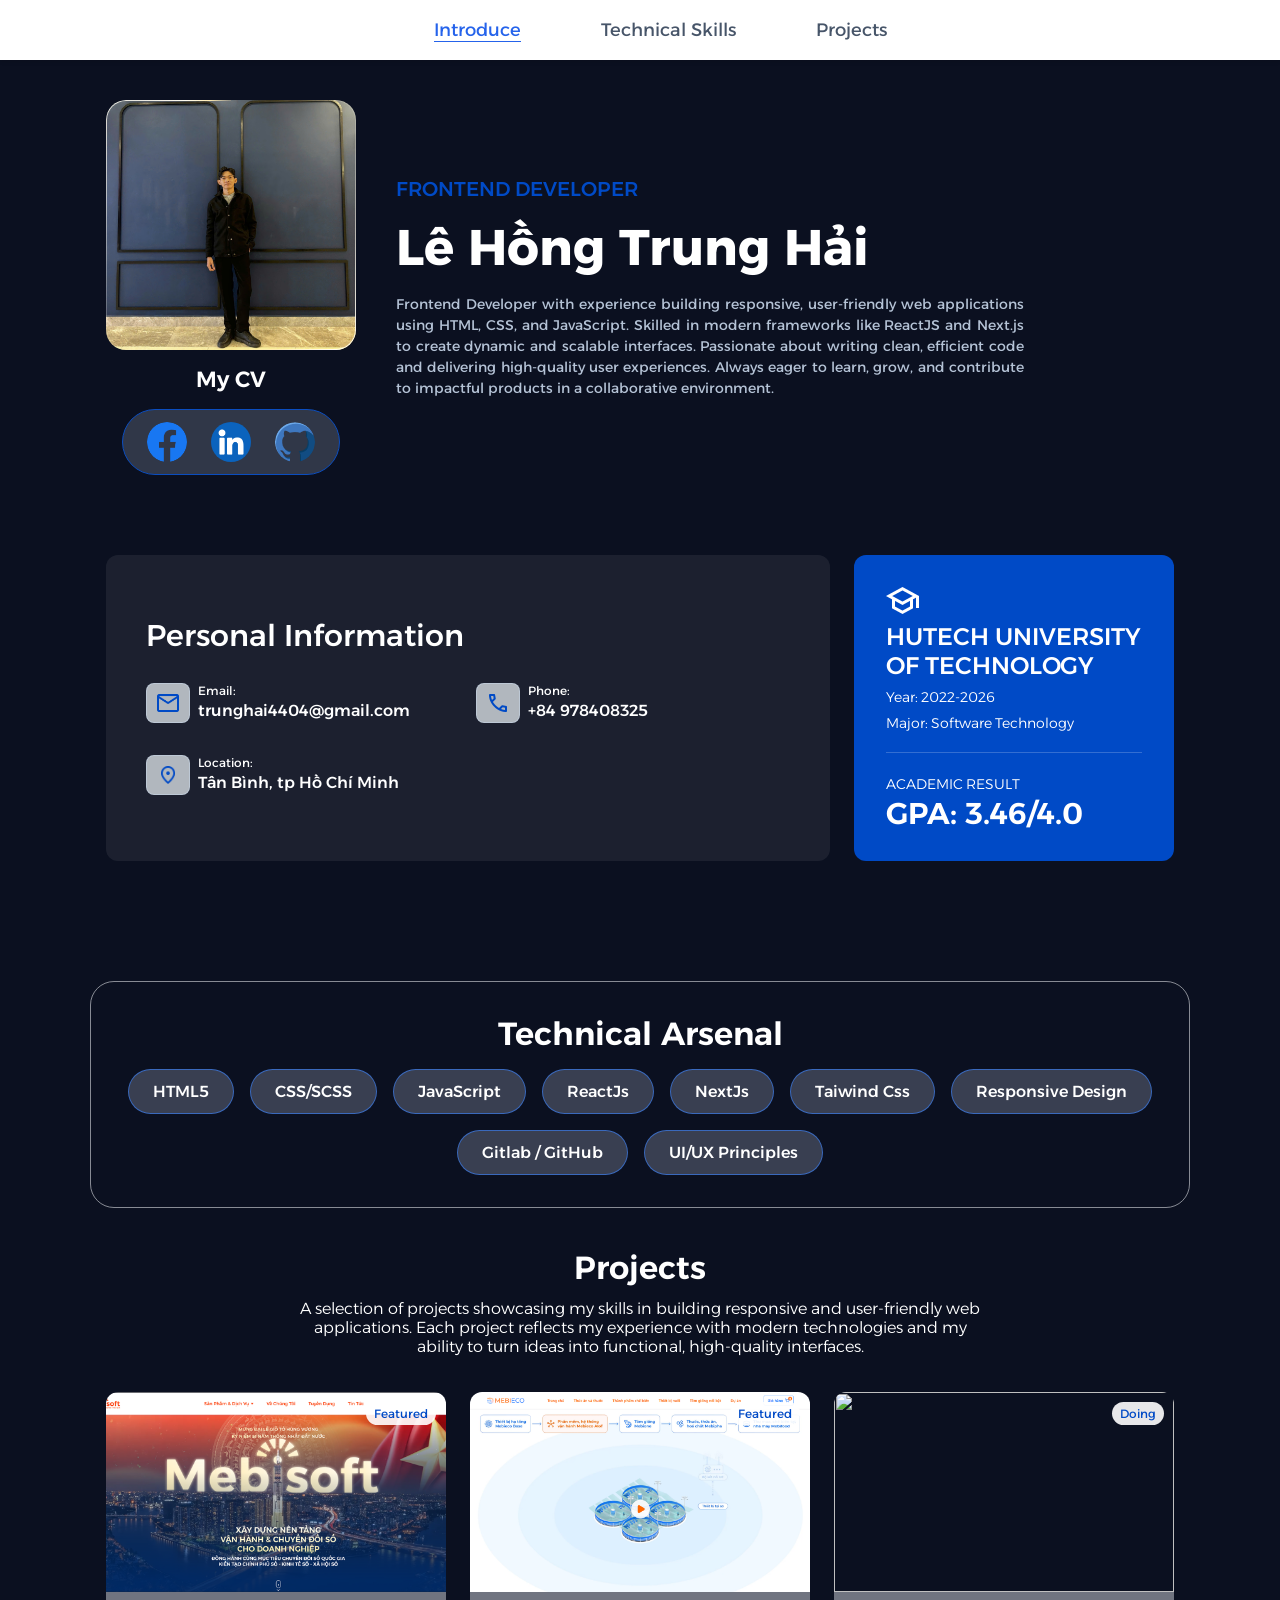
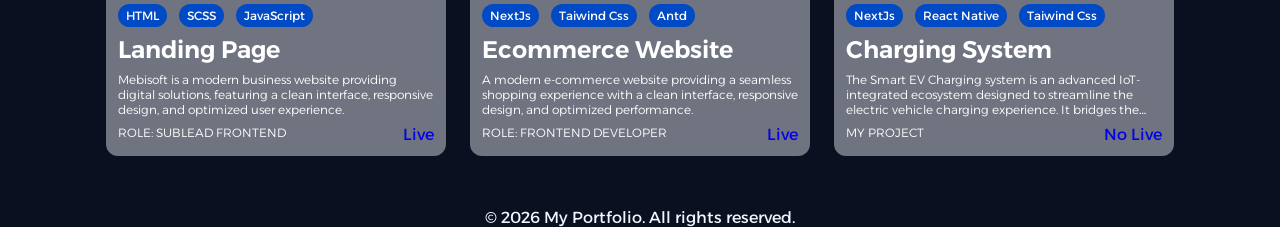
==== index.html @ a5a692c6 "first-commit" ====
<!DOCTYPE html>
<html lang="en">

<head>
    <meta charset="UTF-8">
    <meta name="viewport" content="width=device-width, initial-scale=1.0">
    <title>My Portfolio</title>
    <link rel="stylesheet" href="/assets/css/styles.css">
</head>

<body>
    <header class="site-header" id="site-header">
        <nav class="site-header__nav">
            <ul class="site-header__nav-list">
                <li class="site-header__nav-item active"><a href="#introduce">Introduce</a></li>
                <li class="site-header__nav-item"><a href="#technical-skills">Technical Skills</a></li>
                <li class="site-header__nav-item"><a href="#projects">Projects</a></li>
            </ul>
        </nav>
    </header>
    <main class="main-bg">
        <canvas id="bg"></canvas>
        <section id="introduce" class="introduce-hero container-section padding-section">
            <div class="introduce-cont">
                <div class="introduce-info">
                    <div class="introduce-info__avatar">
                        <img src="/assets/images/avt.jpg" alt="my avatar">
                    </div>
                    <div class="introduce-info__cv">
                        <a href="#">My CV</a>
                    </div>
                    <div class="introduce-info__socials">
                        <a class="introduce-info__social-item" target="_blank"
                            href="https://www.facebook.com/trunghai.04/">
                            <div class="icon-wrapper">
                                <img src="/assets/icons/fb.png" alt="facebook">
                            </div>

                        </a>
                        <a class="introduce-info__social-item" target="_blank"
                            href="https://www.linkedin.com/in/le-hong-trung-hai/">
                            <div class="icon-wrapper">
                                <img src="/assets/icons/linkein.png" alt="linkedin">
                            </div>

                        </a>
                        <a class="introduce-info__social-item" target="_blank"
                            href="https://github.com/trunghai4404-fe">
                            <div class="icon-wrapper">
                                <img src="/assets/icons/github.png" alt="github">
                            </div>

                        </a>
                    </div>
                </div>
                <div class="introduce-content">
                    <p class="introduce-content__role">FRONTEND DEVELOPER</p>
                    <h1 class="introduce-content__name">Lê Hồng Trung Hải</h1>
                    <p class="introduce-content__description">Frontend Developer with experience building responsive,
                        user-friendly web applications using HTML, CSS, and JavaScript. Skilled in modern frameworks
                        like ReactJS and Next.js to create dynamic and scalable interfaces. Passionate about writing
                        clean, efficient code and delivering high-quality user experiences. Always eager to learn, grow,
                        and contribute to impactful products in a collaborative environment. </p>
                </div>
            </div>
            <div class="personal-info">
                <div class="personal-info__content">
                    <h2 class="personal-info__title">Personal Information</h2>
                    <div class="personal-info__list">
                        <div class="personal-info__item">
                            <div class="personal-info__item-icon">
                                <img src="/assets/icons/email.png" alt="Email icon">
                            </div>
                            <div class="personal-info__item-desc">
                                <span class="personal-info__item-label">Email:</span>
                                <a href="mailto:trunghai4404@gmail.com"
                                    class="personal-info__item-value">trunghai4404@gmail.com</a>
                            </div>
                        </div>
                        <div class="personal-info__item">
                            <div class="personal-info__item-icon">
                                <img src="/assets/icons/phone.png" alt="Phone icon">
                            </div>
                            <div class="personal-info__item-desc">
                                <span class="personal-info__item-label">Phone:</span>
                                <a href="tel:+84978408325" class="personal-info__item-value">
                                    +84 978408325
                                </a>
                            </div>
                        </div>
                        <div class="personal-info__item">
                            <div class="personal-info__item-icon">
                                <img src="/assets/icons/map.png" alt="Location icon">
                            </div>
                            <div class="personal-info__item-desc">
                                <span class="personal-info__item-label">Location:</span>
                                <span class="personal-info__item-value">Tân Bình, tp Hồ Chí Minh
                                </span>
                            </div>
                        </div>
                        <!-- <div class="personal-info__item">
                            <div class="personal-info__item-icon">
                                <img src="/assets/icons/github.png" alt="Location icon">
                            </div>
                            <div class="personal-info__item-desc">
                                <span class="personal-info__item-label">Github:</span>
                                <span class="personal-info__item-value">https://github.com/trunghai4404-fe</span>
                            </div>
                        </div> -->

                    </div>
                </div>
                <div class="personal-info__edu">
                    <img src="/assets/icons/edu.png" alt="education icon" class="personal-info__edu-icon">
                    <div class="personal-info__edu-content">
                        <h2 class="personal-info__edu-title">HUTECH University of Technology</h2>
                        <p class="personal-info__edu-year">Year: 2022-2026</p>
                        <p class="personal-info__edu-major">Major: Software Technology</p>
                    </div>
                    <div class="personal-info__edu-results">
                        <h2 class="personal-info__edu-sub-title">ACADEMIC RESULT</h2>
                        <p class="personal-info__edu-gpa">GPA: 3.46/4.0</p>
                    </div>

                </div>
            </div>

        </section>

        <section id="technical-skills" class="technical-skills container-section padding-section ">
            <h2 class="technical-skills__title">Technical Arsenal</h2>
            <div class="technical-skills__list">
                <p class="technical-skills__item">HTML5</p>
                <p class="technical-skills__item">CSS/SCSS</p>
                <p class="technical-skills__item">JavaScript</p>
                <p class="technical-skills__item">ReactJs</p>
                <p class="technical-skills__item">NextJs</p>
                <p class="technical-skills__item">Taiwind Css</p>
                <p class="technical-skills__item">Responsive Design</p>
                <p class="technical-skills__item">Gitlab / GitHub</p>
                <p class="technical-skills__item">UI/UX Principles</p>
            </div>
        </section>
        <section id="projects" class="projects container-section padding-section">
            <h2 class="projects__title">Projects</h2>
            <p class="projects__desciption">A selection of projects showcasing my skills in building responsive and
                user-friendly web applications. Each project reflects my experience with modern technologies and my
                ability to turn ideas into functional, high-quality interfaces.</p>
            <div class="projects__lists">
                <div class="projects-item">
                    <div class="projects-wrapper">
                        <img src="/assets/images/mebisoft.png" alt="">
                        <div class="badge-featured">Featured</div>
                    </div>
                    <div class="projects-content">
                        <div class="tech-tags">
                            <span>HTML</span>
                            <span>SCSS</span>
                            <span>JavaScript</span>
                        </div>
                        <h2 class="projects-title">Landing Page</h2>
                        <p class="projects-desc">
                            Mebisoft is a modern business website providing digital solutions, featuring a clean
                            interface, responsive design, and optimized user experience.
                        </p>
                        <div class="projects-footer">
                            <div class="projects-role">Role: Sublead Frontend</div>

                            <div class="projects-links">
                                <a target="_blank" href="https://mebisoft.com/">Live</a>
                            </div>
                        </div>
                    </div>
                </div>
                <div class="projects-item">
                    <div class="projects-wrapper">
                        <img src="/assets/images/mebieco.png" alt="">
                        <div class="badge-featured">Featured</div>
                    </div>
                    <div class="projects-content">
                        <div class="tech-tags">
                            <span>NextJs</span>
                            <span>Taiwind Css</span>
                            <span>Antd</span>
                        </div>
                        <h2 class="projects-title">Ecommerce Website</h2>
                        <p class="projects-desc">
                            A modern e-commerce website providing a seamless shopping experience with a clean interface,
                            responsive design, and optimized performance.
                        </p>
                        <div class="projects-footer">
                            <div class="projects-role">Role: Frontend Developer</div>

                            <div class="projects-links">
                                <a target="_blank" href="https://mebieco.vn/">Live</a>
                            </div>
                        </div>
                    </div>
                </div>
                <div class="projects-item">
                    <div class="projects-wrapper">
                        <img src="/assets/images/charing-system.png" alt="">
                        <div class="badge-featured">Doing</div>
                    </div>
                    <div class="projects-content">
                        <div class="tech-tags">
                            <span>NextJs</span>
                            <span>React Native</span>
                            <span>Taiwind Css</span>
                            <!-- <span>ASP.NET core</span> -->
                        </div>
                        <h2 class="projects-title">Charging System</h2>
                        <p class="projects-desc">
                            The Smart EV Charging system is an advanced IoT-integrated ecosystem designed to streamline
                            the electric vehicle charging experience. It bridges the gap between hardware control,
                            backend management, and a user-centric mobile interface to provide a secure, efficient, and
                            intelligent charging infrastructure.
                        </p>
                        <div class="projects-footer">
                            <div class="projects-role">My project</div>

                            <div class="projects-links">
                                <a target="_blank" href="#"> No Live</a>
                            </div>
                        </div>
                    </div>
                </div>

            </div>
        </section>
    </main>
    <footer class="site-footer">
        &copy; 2026 My Portfolio. All rights reserved.
    </footer>
    <script src="/assets/js/header.js"></script>
    <script type="module" src="/assets/js/threejs.js"></script>
</body>

</html>
---- assets/css/styles.css ----
@import "/assets/fonts/Alexandria/stylesheet.css";
* {
  -webkit-font-smoothing: antialiased;
  -webkit-box-sizing: border-box;
          box-sizing: border-box;
}

html,
body {
  margin: 0px;
  scroll-behavior: smooth;
  font-family: "Alexandria", system-ui, -apple-system, "Segoe UI", sans-serif;
  width: 100%;
  height: 100%;
  max-width: 100%;
  background: #0b1020;
}

#bg {
  position: fixed;
  inset: 0;
  width: 100%;
  height: 100%;
  display: block;
  pointer-events: none;
  z-index: 0;
}

section {
  position: relative;
  z-index: 1;
}

main {
  margin-top: 60px;
  width: 100%;
  max-width: 100%;
  min-height: 0;
  position: relative;
  isolation: isolate;
}

a {
  text-decoration: none;
}

.container-section {
  width: 100%;
  max-width: 1100px;
  margin: 0 auto;
}
@media only screen and (max-width: 767px) {
  .container-section {
    padding: 0 16px;
  }
}

.padding-section {
  padding: 40px 16px;
}
@media only screen and (max-width: 767px) {
  .padding-section {
    padding: 32px 16px;
  }
}

.site-header {
  position: fixed;
  top: 0;
  left: 0;
  width: 100%;
  z-index: 9999;
  height: 60px;
  -webkit-transition: -webkit-transform 0.5s ease-in-out;
  transition: -webkit-transform 0.5s ease-in-out;
  transition: transform 0.5s ease-in-out;
  transition: transform 0.5s ease-in-out, -webkit-transform 0.5s ease-in-out;
}
.site-header.hide {
  -webkit-transform: translateY(-100%);
          transform: translateY(-100%);
}
.site-header__nav {
  display: -webkit-box;
  display: -ms-flexbox;
  display: flex;
  -webkit-box-align: center;
      -ms-flex-align: center;
          align-items: center;
  -webkit-box-pack: center;
      -ms-flex-pack: center;
          justify-content: center;
  padding: 12px 16px;
  background-color: #ffffff;
  -webkit-box-shadow: 0 2px 4px rgba(0, 0, 0, 0.1);
          box-shadow: 0 2px 4px rgba(0, 0, 0, 0.1);
  height: 100%;
}
.site-header__nav-list {
  display: -webkit-box;
  display: -ms-flexbox;
  display: flex;
  gap: 80px;
  list-style: none;
  margin: 0;
}
.site-header__nav-item {
  font-size: 18px;
  font-weight: 400;
  color: #475569;
  -webkit-transition: color 0.3s ease;
  transition: color 0.3s ease;
}
.site-header__nav-item a {
  color: inherit;
  text-decoration: none;
}
.site-header__nav-item:hover {
  color: #2563EB;
}
.site-header__nav-item.active {
  color: #2563EB;
  border-bottom: 1px solid #2563EB;
}

.introduce-hero {
  border-radius: 32px;
}
.introduce-hero .introduce-cont {
  display: -webkit-box;
  display: -ms-flexbox;
  display: flex;
  gap: 40px;
}
@media only screen and (max-width: 767px) {
  .introduce-hero .introduce-cont {
    -webkit-box-orient: vertical;
    -webkit-box-direction: normal;
        -ms-flex-direction: column;
            flex-direction: column;
    gap: 24px;
  }
}
.introduce-hero .introduce-cont .introduce-info {
  -webkit-box-flex: 1;
      -ms-flex: 1;
          flex: 1;
  display: -webkit-box;
  display: -ms-flexbox;
  display: flex;
  -webkit-box-orient: vertical;
  -webkit-box-direction: normal;
      -ms-flex-direction: column;
          flex-direction: column;
  gap: 16px;
  -webkit-box-pack: center;
      -ms-flex-pack: center;
          justify-content: center;
  -webkit-box-align: center;
      -ms-flex-align: center;
          align-items: center;
}
.introduce-hero .introduce-cont .introduce-info__avatar {
  width: 250px;
  height: 250px;
  border-radius: 20px;
  position: relative;
  -webkit-animation: border-angle-spin 3s linear infinite;
          animation: border-angle-spin 3s linear infinite;
}
.introduce-hero .introduce-cont .introduce-info__avatar::before {
  position: absolute;
  content: "";
  inset: 0;
  border-radius: inherit;
  padding: 1px;
  background: conic-gradient(from var(--angle), transparent 0deg, transparent 200deg, rgba(255, 251, 240, 0.2) 230deg, #fffbf0 340deg, #ffecb3 350deg, rgba(255, 236, 179, 0.2) 360deg, transparent 360deg), conic-gradient(from calc(var(--angle) + 180deg), transparent 0deg, transparent 200deg, #fffbf0 320deg, #ffecb3 340deg, transparent 360deg);
  mask: -webkit-gradient(linear, left top, left bottom, color-stop(0, #000)) content-box, -webkit-gradient(linear, left top, left bottom, color-stop(0, #000));
  mask: linear-gradient(#000 0 0) content-box, linear-gradient(#000 0 0);
  -webkit-mask: -webkit-gradient(linear, left top, left bottom, color-stop(0, #000)) content-box, -webkit-gradient(linear, left top, left bottom, color-stop(0, #000));
  -webkit-mask: linear-gradient(#000 0 0) content-box, linear-gradient(#000 0 0);
  mask-composite: xor;
  -webkit-mask-composite: xor;
}
@media only screen and (max-width: 767px) {
  .introduce-hero .introduce-cont .introduce-info__avatar {
    width: 200px;
    height: 200px;
    margin-bottom: 16px;
  }
}
.introduce-hero .introduce-cont .introduce-info__avatar img {
  width: 100%;
  height: 100%;
  border-radius: inherit;
  -o-object-fit: cover;
     object-fit: cover;
}
.introduce-hero .introduce-cont .introduce-info__cv {
  font-size: 22px;
  font-weight: 600;
  text-decoration: none;
}
.introduce-hero .introduce-cont .introduce-info__cv a {
  color: white;
  text-decoration: none;
}
.introduce-hero .introduce-cont .introduce-info__socials {
  display: -webkit-box;
  display: -ms-flexbox;
  display: flex;
  -ms-flex-wrap: nowrap;
      flex-wrap: nowrap;
  -webkit-box-align: center;
      -ms-flex-align: center;
          align-items: center;
  -webkit-box-pack: center;
      -ms-flex-pack: center;
          justify-content: center;
  gap: 24px;
  border: 1px solid #0b4dbf;
  border-radius: 50px;
  padding: 12px 24px;
  background: rgba(181, 195, 214, 0.2196078431);
}
.introduce-hero .introduce-cont .introduce-info__socials img {
  width: 100%;
  height: 100%;
  -o-object-fit: cover;
     object-fit: cover;
}
.introduce-hero .introduce-cont .introduce-info__social-item {
  display: -webkit-box;
  display: -ms-flexbox;
  display: flex;
  -webkit-box-orient: vertical;
  -webkit-box-direction: normal;
      -ms-flex-direction: column;
          flex-direction: column;
  -webkit-box-pack: center;
      -ms-flex-pack: center;
          justify-content: center;
  -webkit-box-align: center;
      -ms-flex-align: center;
          align-items: center;
  text-align: center;
  text-decoration: none;
  color: black;
}
.introduce-hero .introduce-cont .introduce-info__social-item .icon-wrapper {
  width: 40px;
  height: 40px;
  border-radius: 50%;
  overflow: hidden;
}
.introduce-hero .introduce-cont .introduce-content {
  display: -webkit-box;
  display: -ms-flexbox;
  display: flex;
  -webkit-box-orient: vertical;
  -webkit-box-direction: normal;
      -ms-flex-direction: column;
          flex-direction: column;
  gap: 16px;
  -webkit-box-pack: center;
      -ms-flex-pack: center;
          justify-content: center;
}
.introduce-hero .introduce-cont .introduce-content__role {
  margin: 0;
  color: #004AC6;
  font-size: 20px;
  font-weight: 500;
}
@media only screen and (max-width: 767px) {
  .introduce-hero .introduce-cont .introduce-content__role {
    font-size: 16px;
  }
}
.introduce-hero .introduce-cont .introduce-content__name {
  font-size: 50px;
  font-weight: 700;
  color: white;
  margin: 0;
}
.introduce-hero .introduce-cont .introduce-content__description {
  font-size: 14px;
  color: #b5c3d6;
  line-height: 1.5;
  margin: 0;
  padding-right: 150px;
  text-align: justify;
}
@media only screen and (max-width: 767px) {
  .introduce-hero .introduce-cont .introduce-content__description {
    font-size: 16px;
  }
}
.introduce-hero .personal-info {
  display: -ms-grid;
  display: grid;
  -ms-grid-columns: 1fr 24px minmax(300px, 320px);
  grid-template-columns: 1fr minmax(300px, 320px);
  gap: 24px;
  padding-block: 80px;
}
@media only screen and (max-width: 767px) {
  .introduce-hero .personal-info {
    -webkit-box-orient: vertical;
    -webkit-box-direction: normal;
        -ms-flex-direction: column;
            flex-direction: column;
    gap: 16px;
  }
}
.introduce-hero .personal-info__content {
  display: -webkit-box;
  display: -ms-flexbox;
  display: flex;
  -webkit-box-orient: vertical;
  -webkit-box-direction: normal;
      -ms-flex-direction: column;
          flex-direction: column;
  gap: 32px;
  background: rgba(255, 255, 255, 0.0705882353);
  border-radius: 12px;
  padding: 40px;
  color: white;
  -webkit-box-pack: center;
      -ms-flex-pack: center;
          justify-content: center;
}
.introduce-hero .personal-info__title {
  font-size: 30px;
  font-weight: 500;
  line-height: 100%;
  margin: 0;
}
.introduce-hero .personal-info__list {
  display: -ms-grid;
  display: grid;
  -ms-grid-columns: 1fr 16px 1fr;
  grid-template-columns: 1fr 1fr;
  grid-auto-rows: auto auto;
  row-gap: 32px;
  -webkit-column-gap: 16px;
     -moz-column-gap: 16px;
          column-gap: 16px;
}
.introduce-hero .personal-info__item {
  display: -webkit-box;
  display: -ms-flexbox;
  display: flex;
  gap: 8px;
}
.introduce-hero .personal-info__item-icon {
  width: 44px;
  height: 40px;
  border-radius: 8px;
  background-color: rgba(245, 253, 255, 0.69);
  padding: 10px;
  border: 1px solid rgba(202, 214, 234, 0.5411764706);
}
.introduce-hero .personal-info__item-icon img {
  width: 100%;
  height: 100%;
  -o-object-fit: contain;
     object-fit: contain;
}
.introduce-hero .personal-info__item-desc {
  display: -ms-grid;
  display: grid;
}
.introduce-hero .personal-info__item-label {
  font-size: 12px;
}
.introduce-hero .personal-info__item-value {
  font-size: 16px;
  font-weight: 500;
  text-decoration: none;
  color: inherit;
}
.introduce-hero .personal-info__edu {
  display: -webkit-box;
  display: -ms-flexbox;
  display: flex;
  -webkit-box-orient: vertical;
  -webkit-box-direction: normal;
      -ms-flex-direction: column;
          flex-direction: column;
  padding: 32px;
  gap: 8px;
  background: #004AC6;
  color: white;
  border-radius: 12px;
}
.introduce-hero .personal-info__edu-content {
  display: -webkit-box;
  display: -ms-flexbox;
  display: flex;
  -webkit-box-orient: vertical;
  -webkit-box-direction: normal;
      -ms-flex-direction: column;
          flex-direction: column;
  gap: 8px;
  padding-bottom: 12px;
}
.introduce-hero .personal-info__edu-icon {
  width: 33px;
  height: 27px;
}
.introduce-hero .personal-info__edu-title {
  margin: 0;
  font-size: 24px;
  font-weight: 500;
  text-transform: uppercase;
}
.introduce-hero .personal-info__edu-year, .introduce-hero .personal-info__edu-major {
  margin: 0;
  font-size: 14px;
  color: #ffffff;
  font-weight: 300;
}
.introduce-hero .personal-info__edu-results {
  border-top: 1px solid rgba(255, 255, 255, 0.2);
  padding-top: 24px;
  display: -webkit-box;
  display: -ms-flexbox;
  display: flex;
  -webkit-box-orient: vertical;
  -webkit-box-direction: normal;
      -ms-flex-direction: column;
          flex-direction: column;
  gap: 8px;
}
.introduce-hero .personal-info__edu-sub-title {
  font-size: 14px;
  font-weight: 300;
  line-height: 100%;
  margin: 0;
}
.introduce-hero .personal-info__edu-gpa {
  font-size: 30px;
  font-weight: 600;
  line-height: 100%;
  margin: 0;
}

@property --angle {
  syntax: "<angle>";
  inherits: true;
  initial-value: 0deg;
}
@-webkit-keyframes border-angle-spin {
  from {
    --angle: 0deg;
  }
  to {
    --angle: 360deg;
  }
}
@keyframes border-angle-spin {
  from {
    --angle: 0deg;
  }
  to {
    --angle: 360deg;
  }
}
.technical-skills {
  padding: 32px 16px;
  gap: 16px;
  color: white;
  display: -webkit-box;
  display: -ms-flexbox;
  display: flex;
  -webkit-box-orient: vertical;
  -webkit-box-direction: normal;
      -ms-flex-direction: column;
          flex-direction: column;
  -webkit-box-pack: center;
      -ms-flex-pack: center;
          justify-content: center;
  -webkit-box-align: center;
      -ms-flex-align: center;
          align-items: center;
  border: 1px solid rgba(177, 179, 186, 0.759);
  border-radius: 24px;
}
.technical-skills__title {
  font-size: 32px;
  font-weight: 600;
  margin: 0;
}
.technical-skills__list {
  display: -webkit-box;
  display: -ms-flexbox;
  display: flex;
  gap: 16px;
  -ms-flex-wrap: wrap;
      flex-wrap: wrap;
  -webkit-box-align: center;
      -ms-flex-align: center;
          align-items: center;
  -webkit-box-pack: center;
      -ms-flex-pack: center;
          justify-content: center;
}
.technical-skills__item {
  font-size: 16px;
  font-weight: 500;
  padding: 12px 24px;
  background: rgba(222, 233, 252, 0.22);
  border: 1px solid rgba(59, 124, 236, 0.6941176471);
  margin: 0;
  border-radius: 50px;
}

.projects {
  color: white;
  display: -ms-grid;
  display: grid;
  gap: 12px;
}
.projects__title {
  font-size: 32px;
  font-weight: 600;
  margin: 0;
  text-align: center;
}
.projects__desciption {
  font-size: 16px;
  font-weight: 300;
  margin: 0;
  max-width: 700px;
  -ms-grid-column-align: center;
      justify-self: center;
  text-align: center;
}
.projects__lists {
  display: -ms-grid;
  display: grid;
  gap: 24px;
  -ms-grid-columns: 1fr 24px 1fr 24px 1fr;
  grid-template-columns: repeat(3, 1fr);
  margin-top: 24px;
}
.projects__lists .projects-item {
  display: -webkit-box;
  display: -ms-flexbox;
  display: flex;
  -webkit-box-orient: vertical;
  -webkit-box-direction: normal;
      -ms-flex-direction: column;
          flex-direction: column;
  border-radius: 12px;
  overflow: hidden;
}
.projects__lists .projects-item .projects-wrapper {
  min-height: 200px;
  overflow: hidden;
  position: relative;
}
.projects__lists .projects-item .projects-wrapper img {
  width: 100%;
  height: 100%;
  -o-object-fit: cover;
     object-fit: cover;
}
.projects__lists .projects-item .projects-wrapper .badge-featured {
  background: rgba(255, 255, 255, 0.9019607843);
  border-radius: 50px;
  padding: 4px 8px;
  font-size: 12px;
  color: #004AC6;
  position: absolute;
  top: 10px;
  right: 10px;
}
.projects__lists .projects-item .projects-content {
  background: rgba(245, 249, 255, 0.43);
  padding: 12px;
  display: -webkit-box;
  display: -ms-flexbox;
  display: flex;
  height: 100%;
  -webkit-box-orient: vertical;
  -webkit-box-direction: normal;
      -ms-flex-direction: column;
          flex-direction: column;
  gap: 8px;
}
.projects__lists .projects-item .projects-content .tech-tags {
  display: -webkit-box;
  display: -ms-flexbox;
  display: flex;
  gap: 12px;
  -ms-flex-wrap: wrap;
      flex-wrap: wrap;
}
.projects__lists .projects-item .projects-content .tech-tags span {
  font-size: 12px;
  color: 4AC6;
  background: #004AC6;
  padding: 4px 8px;
  border-radius: 18px;
}
.projects__lists .projects-item .projects-content .projects-title {
  margin: 0;
  font-size: 24px;
  font-weight: 600;
}
.projects__lists .projects-item .projects-content .projects-desc {
  margin: 0;
  font-size: 12px;
  font-weight: 300;
  display: -webkit-box;
  line-clamp: 3;
  -webkit-line-clamp: 3;
  -webkit-box-orient: vertical;
  overflow: hidden;
  text-overflow: ellipsis;
}
.projects__lists .projects-item .projects-content .projects-footer {
  display: -webkit-box;
  display: -ms-flexbox;
  display: flex;
  -webkit-box-pack: justify;
      -ms-flex-pack: justify;
          justify-content: space-between;
  margin-top: auto;
}
.projects__lists .projects-item .projects-content .projects-footer .projects-role {
  font-size: 12px;
  font-weight: 300;
  text-transform: uppercase;
  margin: 0;
}

.site-footer {
  -webkit-box-align: center;
      -ms-flex-align: center;
          align-items: center;
  text-align: center;
  color: aliceblue;
  margin: 12px 0;
}
/*# sourceMappingURL=styles.css.map */
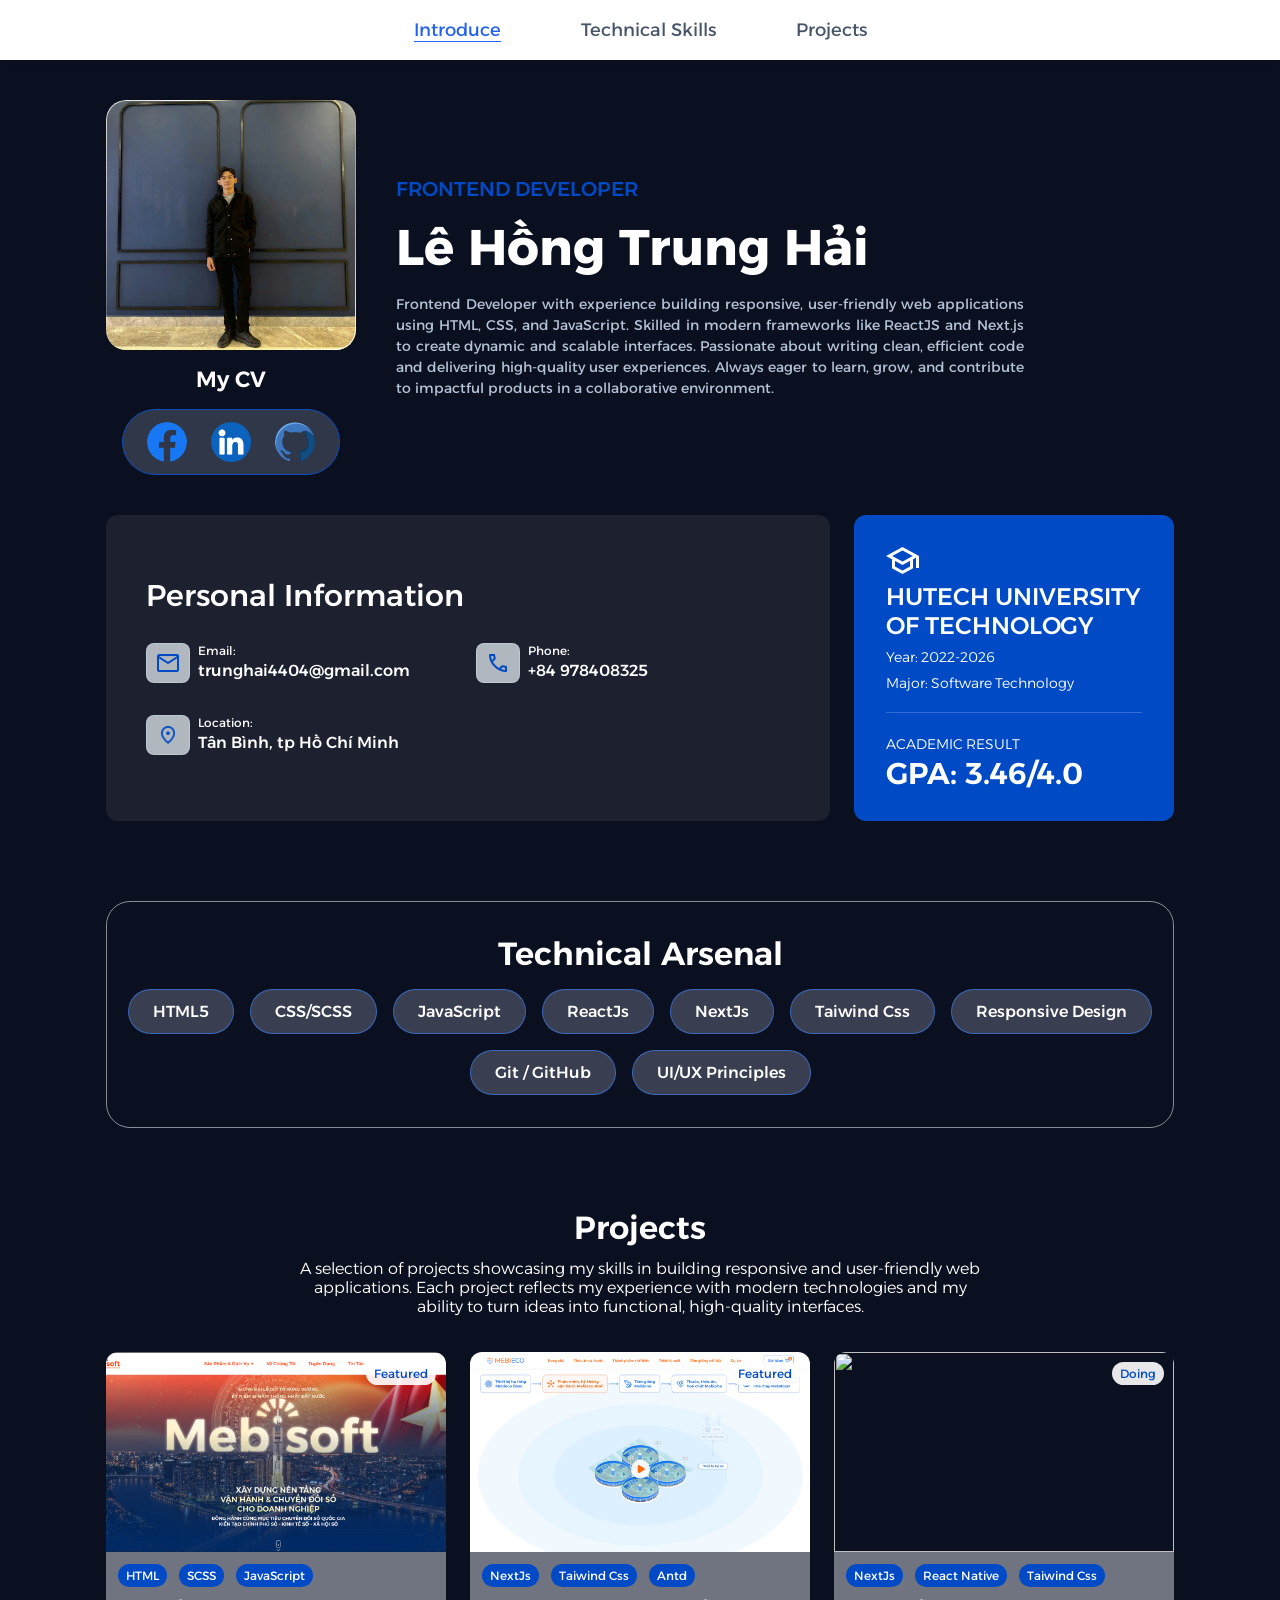
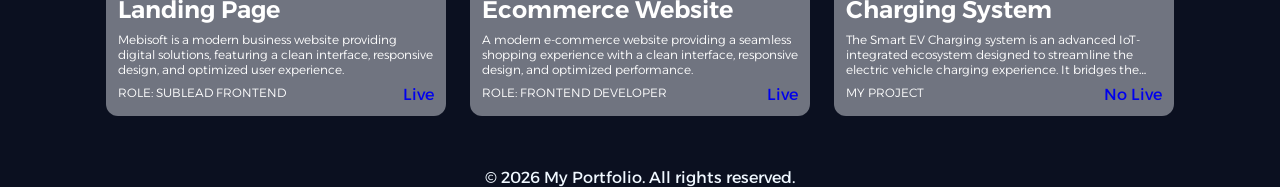
==== commit b09219c0: "update: responsive mobile and add animation" ====
--- a/index.html
+++ b/index.html
@@ -4,8 +4,9 @@
 <head>
     <meta charset="UTF-8">
     <meta name="viewport" content="width=device-width, initial-scale=1.0">
-    <title>My Portfolio</title>
-    <link rel="stylesheet" href="/assets/css/styles.css">
+    <title>Trung Hải</title>
+    <link rel="stylesheet" href="./assets/css/styles.css">
+    <link rel="icon" type="image/png" href="favicon.ico">
 </head>
 
 <body>
@@ -24,7 +25,7 @@
             <div class="introduce-cont">
                 <div class="introduce-info">
                     <div class="introduce-info__avatar">
-                        <img src="/assets/images/avt.jpg" alt="my avatar">
+                        <img src="./assets/images/avt.jpg" alt="my avatar">
                     </div>
                     <div class="introduce-info__cv">
                         <a href="#">My CV</a>
@@ -33,21 +34,21 @@
                         <a class="introduce-info__social-item" target="_blank"
                             href="https://www.facebook.com/trunghai.04/">
                             <div class="icon-wrapper">
-                                <img src="/assets/icons/fb.png" alt="facebook">
+                                <img src="./assets/icons/fb.png" alt="facebook">
                             </div>
 
                         </a>
                         <a class="introduce-info__social-item" target="_blank"
                             href="https://www.linkedin.com/in/le-hong-trung-hai/">
                             <div class="icon-wrapper">
-                                <img src="/assets/icons/linkein.png" alt="linkedin">
+                                <img src="./assets/icons/linkein.png" alt="linkedin">
                             </div>
 
                         </a>
                         <a class="introduce-info__social-item" target="_blank"
                             href="https://github.com/trunghai4404-fe">
                             <div class="icon-wrapper">
-                                <img src="/assets/icons/github.png" alt="github">
+                                <img src="./assets/icons/github.png" alt="github">
                             </div>
 
                         </a>
@@ -69,7 +70,7 @@
                     <div class="personal-info__list">
                         <div class="personal-info__item">
                             <div class="personal-info__item-icon">
-                                <img src="/assets/icons/email.png" alt="Email icon">
+                                <img src="./assets/icons/email.png" alt="Email icon">
                             </div>
                             <div class="personal-info__item-desc">
                                 <span class="personal-info__item-label">Email:</span>
@@ -79,7 +80,7 @@
                         </div>
                         <div class="personal-info__item">
                             <div class="personal-info__item-icon">
-                                <img src="/assets/icons/phone.png" alt="Phone icon">
+                                <img src="./assets/icons/phone.png" alt="Phone icon">
                             </div>
                             <div class="personal-info__item-desc">
                                 <span class="personal-info__item-label">Phone:</span>
@@ -90,7 +91,7 @@
                         </div>
                         <div class="personal-info__item">
                             <div class="personal-info__item-icon">
-                                <img src="/assets/icons/map.png" alt="Location icon">
+                                <img src="./assets/icons/map.png" alt="Location icon">
                             </div>
                             <div class="personal-info__item-desc">
                                 <span class="personal-info__item-label">Location:</span>
@@ -100,7 +101,7 @@
                         </div>
                         <!-- <div class="personal-info__item">
                             <div class="personal-info__item-icon">
-                                <img src="/assets/icons/github.png" alt="Location icon">
+                                <img src="./assets/icons/github.png" alt="Location icon">
                             </div>
                             <div class="personal-info__item-desc">
                                 <span class="personal-info__item-label">Github:</span>
@@ -111,7 +112,7 @@
                     </div>
                 </div>
                 <div class="personal-info__edu">
-                    <img src="/assets/icons/edu.png" alt="education icon" class="personal-info__edu-icon">
+                    <img src="./assets/icons/edu.png" alt="education icon" class="personal-info__edu-icon">
                     <div class="personal-info__edu-content">
                         <h2 class="personal-info__edu-title">HUTECH University of Technology</h2>
                         <p class="personal-info__edu-year">Year: 2022-2026</p>
@@ -128,17 +129,19 @@
         </section>
 
         <section id="technical-skills" class="technical-skills container-section padding-section ">
-            <h2 class="technical-skills__title">Technical Arsenal</h2>
-            <div class="technical-skills__list">
-                <p class="technical-skills__item">HTML5</p>
-                <p class="technical-skills__item">CSS/SCSS</p>
-                <p class="technical-skills__item">JavaScript</p>
-                <p class="technical-skills__item">ReactJs</p>
-                <p class="technical-skills__item">NextJs</p>
-                <p class="technical-skills__item">Taiwind Css</p>
-                <p class="technical-skills__item">Responsive Design</p>
-                <p class="technical-skills__item">Gitlab / GitHub</p>
-                <p class="technical-skills__item">UI/UX Principles</p>
+            <div class="technical-skill">
+                <h2 class="technical-skill__title">Technical Arsenal</h2>
+                <div class="technical-skill__list">
+                    <p class="technical-skill__item">HTML5</p>
+                    <p class="technical-skill__item">CSS/SCSS</p>
+                    <p class="technical-skill__item">JavaScript</p>
+                    <p class="technical-skill__item">ReactJs</p>
+                    <p class="technical-skill__item">NextJs</p>
+                    <p class="technical-skill__item">Taiwind Css</p>
+                    <p class="technical-skill__item">Responsive Design</p>
+                    <p class="technical-skill__item">Git / GitHub</p>
+                    <p class="technical-skill__item">UI/UX Principles</p>
+                </div>
             </div>
         </section>
         <section id="projects" class="projects container-section padding-section">
@@ -149,7 +152,7 @@
             <div class="projects__lists">
                 <div class="projects-item">
                     <div class="projects-wrapper">
-                        <img src="/assets/images/mebisoft.png" alt="">
+                        <img src="./assets/images/mebisoft.png" alt="">
                         <div class="badge-featured">Featured</div>
                     </div>
                     <div class="projects-content">
@@ -174,7 +177,7 @@
                 </div>
                 <div class="projects-item">
                     <div class="projects-wrapper">
-                        <img src="/assets/images/mebieco.png" alt="">
+                        <img src="./assets/images/mebieco.png" alt="">
                         <div class="badge-featured">Featured</div>
                     </div>
                     <div class="projects-content">
@@ -199,7 +202,7 @@
                 </div>
                 <div class="projects-item">
                     <div class="projects-wrapper">
-                        <img src="/assets/images/charing-system.png" alt="">
+                        <img src="./assets/images/charing-system.png" alt="">
                         <div class="badge-featured">Doing</div>
                     </div>
                     <div class="projects-content">
@@ -232,8 +235,8 @@
     <footer class="site-footer">
         &copy; 2026 My Portfolio. All rights reserved.
     </footer>
-    <script src="/assets/js/header.js"></script>
-    <script type="module" src="/assets/js/threejs.js"></script>
+    <script src="./assets/js/header.js"></script>
+    <script type="module" src="./assets/js/threejs.js"></script>
 </body>
 
 </html>
--- a/assets/css/styles.css
+++ b/assets/css/styles.css
@@ -1,648 +1 @@
-@import "/assets/fonts/Alexandria/stylesheet.css";
-* {
-  -webkit-font-smoothing: antialiased;
-  -webkit-box-sizing: border-box;
-          box-sizing: border-box;
-}
-
-html,
-body {
-  margin: 0px;
-  scroll-behavior: smooth;
-  font-family: "Alexandria", system-ui, -apple-system, "Segoe UI", sans-serif;
-  width: 100%;
-  height: 100%;
-  max-width: 100%;
-  background: #0b1020;
-}
-
-#bg {
-  position: fixed;
-  inset: 0;
-  width: 100%;
-  height: 100%;
-  display: block;
-  pointer-events: none;
-  z-index: 0;
-}
-
-section {
-  position: relative;
-  z-index: 1;
-}
-
-main {
-  margin-top: 60px;
-  width: 100%;
-  max-width: 100%;
-  min-height: 0;
-  position: relative;
-  isolation: isolate;
-}
-
-a {
-  text-decoration: none;
-}
-
-.container-section {
-  width: 100%;
-  max-width: 1100px;
-  margin: 0 auto;
-}
-@media only screen and (max-width: 767px) {
-  .container-section {
-    padding: 0 16px;
-  }
-}
-
-.padding-section {
-  padding: 40px 16px;
-}
-@media only screen and (max-width: 767px) {
-  .padding-section {
-    padding: 32px 16px;
-  }
-}
-
-.site-header {
-  position: fixed;
-  top: 0;
-  left: 0;
-  width: 100%;
-  z-index: 9999;
-  height: 60px;
-  -webkit-transition: -webkit-transform 0.5s ease-in-out;
-  transition: -webkit-transform 0.5s ease-in-out;
-  transition: transform 0.5s ease-in-out;
-  transition: transform 0.5s ease-in-out, -webkit-transform 0.5s ease-in-out;
-}
-.site-header.hide {
-  -webkit-transform: translateY(-100%);
-          transform: translateY(-100%);
-}
-.site-header__nav {
-  display: -webkit-box;
-  display: -ms-flexbox;
-  display: flex;
-  -webkit-box-align: center;
-      -ms-flex-align: center;
-          align-items: center;
-  -webkit-box-pack: center;
-      -ms-flex-pack: center;
-          justify-content: center;
-  padding: 12px 16px;
-  background-color: #ffffff;
-  -webkit-box-shadow: 0 2px 4px rgba(0, 0, 0, 0.1);
-          box-shadow: 0 2px 4px rgba(0, 0, 0, 0.1);
-  height: 100%;
-}
-.site-header__nav-list {
-  display: -webkit-box;
-  display: -ms-flexbox;
-  display: flex;
-  gap: 80px;
-  list-style: none;
-  margin: 0;
-}
-.site-header__nav-item {
-  font-size: 18px;
-  font-weight: 400;
-  color: #475569;
-  -webkit-transition: color 0.3s ease;
-  transition: color 0.3s ease;
-}
-.site-header__nav-item a {
-  color: inherit;
-  text-decoration: none;
-}
-.site-header__nav-item:hover {
-  color: #2563EB;
-}
-.site-header__nav-item.active {
-  color: #2563EB;
-  border-bottom: 1px solid #2563EB;
-}
-
-.introduce-hero {
-  border-radius: 32px;
-}
-.introduce-hero .introduce-cont {
-  display: -webkit-box;
-  display: -ms-flexbox;
-  display: flex;
-  gap: 40px;
-}
-@media only screen and (max-width: 767px) {
-  .introduce-hero .introduce-cont {
-    -webkit-box-orient: vertical;
-    -webkit-box-direction: normal;
-        -ms-flex-direction: column;
-            flex-direction: column;
-    gap: 24px;
-  }
-}
-.introduce-hero .introduce-cont .introduce-info {
-  -webkit-box-flex: 1;
-      -ms-flex: 1;
-          flex: 1;
-  display: -webkit-box;
-  display: -ms-flexbox;
-  display: flex;
-  -webkit-box-orient: vertical;
-  -webkit-box-direction: normal;
-      -ms-flex-direction: column;
-          flex-direction: column;
-  gap: 16px;
-  -webkit-box-pack: center;
-      -ms-flex-pack: center;
-          justify-content: center;
-  -webkit-box-align: center;
-      -ms-flex-align: center;
-          align-items: center;
-}
-.introduce-hero .introduce-cont .introduce-info__avatar {
-  width: 250px;
-  height: 250px;
-  border-radius: 20px;
-  position: relative;
-  -webkit-animation: border-angle-spin 3s linear infinite;
-          animation: border-angle-spin 3s linear infinite;
-}
-.introduce-hero .introduce-cont .introduce-info__avatar::before {
-  position: absolute;
-  content: "";
-  inset: 0;
-  border-radius: inherit;
-  padding: 1px;
-  background: conic-gradient(from var(--angle), transparent 0deg, transparent 200deg, rgba(255, 251, 240, 0.2) 230deg, #fffbf0 340deg, #ffecb3 350deg, rgba(255, 236, 179, 0.2) 360deg, transparent 360deg), conic-gradient(from calc(var(--angle) + 180deg), transparent 0deg, transparent 200deg, #fffbf0 320deg, #ffecb3 340deg, transparent 360deg);
-  mask: -webkit-gradient(linear, left top, left bottom, color-stop(0, #000)) content-box, -webkit-gradient(linear, left top, left bottom, color-stop(0, #000));
-  mask: linear-gradient(#000 0 0) content-box, linear-gradient(#000 0 0);
-  -webkit-mask: -webkit-gradient(linear, left top, left bottom, color-stop(0, #000)) content-box, -webkit-gradient(linear, left top, left bottom, color-stop(0, #000));
-  -webkit-mask: linear-gradient(#000 0 0) content-box, linear-gradient(#000 0 0);
-  mask-composite: xor;
-  -webkit-mask-composite: xor;
-}
-@media only screen and (max-width: 767px) {
-  .introduce-hero .introduce-cont .introduce-info__avatar {
-    width: 200px;
-    height: 200px;
-    margin-bottom: 16px;
-  }
-}
-.introduce-hero .introduce-cont .introduce-info__avatar img {
-  width: 100%;
-  height: 100%;
-  border-radius: inherit;
-  -o-object-fit: cover;
-     object-fit: cover;
-}
-.introduce-hero .introduce-cont .introduce-info__cv {
-  font-size: 22px;
-  font-weight: 600;
-  text-decoration: none;
-}
-.introduce-hero .introduce-cont .introduce-info__cv a {
-  color: white;
-  text-decoration: none;
-}
-.introduce-hero .introduce-cont .introduce-info__socials {
-  display: -webkit-box;
-  display: -ms-flexbox;
-  display: flex;
-  -ms-flex-wrap: nowrap;
-      flex-wrap: nowrap;
-  -webkit-box-align: center;
-      -ms-flex-align: center;
-          align-items: center;
-  -webkit-box-pack: center;
-      -ms-flex-pack: center;
-          justify-content: center;
-  gap: 24px;
-  border: 1px solid #0b4dbf;
-  border-radius: 50px;
-  padding: 12px 24px;
-  background: rgba(181, 195, 214, 0.2196078431);
-}
-.introduce-hero .introduce-cont .introduce-info__socials img {
-  width: 100%;
-  height: 100%;
-  -o-object-fit: cover;
-     object-fit: cover;
-}
-.introduce-hero .introduce-cont .introduce-info__social-item {
-  display: -webkit-box;
-  display: -ms-flexbox;
-  display: flex;
-  -webkit-box-orient: vertical;
-  -webkit-box-direction: normal;
-      -ms-flex-direction: column;
-          flex-direction: column;
-  -webkit-box-pack: center;
-      -ms-flex-pack: center;
-          justify-content: center;
-  -webkit-box-align: center;
-      -ms-flex-align: center;
-          align-items: center;
-  text-align: center;
-  text-decoration: none;
-  color: black;
-}
-.introduce-hero .introduce-cont .introduce-info__social-item .icon-wrapper {
-  width: 40px;
-  height: 40px;
-  border-radius: 50%;
-  overflow: hidden;
-}
-.introduce-hero .introduce-cont .introduce-content {
-  display: -webkit-box;
-  display: -ms-flexbox;
-  display: flex;
-  -webkit-box-orient: vertical;
-  -webkit-box-direction: normal;
-      -ms-flex-direction: column;
-          flex-direction: column;
-  gap: 16px;
-  -webkit-box-pack: center;
-      -ms-flex-pack: center;
-          justify-content: center;
-}
-.introduce-hero .introduce-cont .introduce-content__role {
-  margin: 0;
-  color: #004AC6;
-  font-size: 20px;
-  font-weight: 500;
-}
-@media only screen and (max-width: 767px) {
-  .introduce-hero .introduce-cont .introduce-content__role {
-    font-size: 16px;
-  }
-}
-.introduce-hero .introduce-cont .introduce-content__name {
-  font-size: 50px;
-  font-weight: 700;
-  color: white;
-  margin: 0;
-}
-.introduce-hero .introduce-cont .introduce-content__description {
-  font-size: 14px;
-  color: #b5c3d6;
-  line-height: 1.5;
-  margin: 0;
-  padding-right: 150px;
-  text-align: justify;
-}
-@media only screen and (max-width: 767px) {
-  .introduce-hero .introduce-cont .introduce-content__description {
-    font-size: 16px;
-  }
-}
-.introduce-hero .personal-info {
-  display: -ms-grid;
-  display: grid;
-  -ms-grid-columns: 1fr 24px minmax(300px, 320px);
-  grid-template-columns: 1fr minmax(300px, 320px);
-  gap: 24px;
-  padding-block: 80px;
-}
-@media only screen and (max-width: 767px) {
-  .introduce-hero .personal-info {
-    -webkit-box-orient: vertical;
-    -webkit-box-direction: normal;
-        -ms-flex-direction: column;
-            flex-direction: column;
-    gap: 16px;
-  }
-}
-.introduce-hero .personal-info__content {
-  display: -webkit-box;
-  display: -ms-flexbox;
-  display: flex;
-  -webkit-box-orient: vertical;
-  -webkit-box-direction: normal;
-      -ms-flex-direction: column;
-          flex-direction: column;
-  gap: 32px;
-  background: rgba(255, 255, 255, 0.0705882353);
-  border-radius: 12px;
-  padding: 40px;
-  color: white;
-  -webkit-box-pack: center;
-      -ms-flex-pack: center;
-          justify-content: center;
-}
-.introduce-hero .personal-info__title {
-  font-size: 30px;
-  font-weight: 500;
-  line-height: 100%;
-  margin: 0;
-}
-.introduce-hero .personal-info__list {
-  display: -ms-grid;
-  display: grid;
-  -ms-grid-columns: 1fr 16px 1fr;
-  grid-template-columns: 1fr 1fr;
-  grid-auto-rows: auto auto;
-  row-gap: 32px;
-  -webkit-column-gap: 16px;
-     -moz-column-gap: 16px;
-          column-gap: 16px;
-}
-.introduce-hero .personal-info__item {
-  display: -webkit-box;
-  display: -ms-flexbox;
-  display: flex;
-  gap: 8px;
-}
-.introduce-hero .personal-info__item-icon {
-  width: 44px;
-  height: 40px;
-  border-radius: 8px;
-  background-color: rgba(245, 253, 255, 0.69);
-  padding: 10px;
-  border: 1px solid rgba(202, 214, 234, 0.5411764706);
-}
-.introduce-hero .personal-info__item-icon img {
-  width: 100%;
-  height: 100%;
-  -o-object-fit: contain;
-     object-fit: contain;
-}
-.introduce-hero .personal-info__item-desc {
-  display: -ms-grid;
-  display: grid;
-}
-.introduce-hero .personal-info__item-label {
-  font-size: 12px;
-}
-.introduce-hero .personal-info__item-value {
-  font-size: 16px;
-  font-weight: 500;
-  text-decoration: none;
-  color: inherit;
-}
-.introduce-hero .personal-info__edu {
-  display: -webkit-box;
-  display: -ms-flexbox;
-  display: flex;
-  -webkit-box-orient: vertical;
-  -webkit-box-direction: normal;
-      -ms-flex-direction: column;
-          flex-direction: column;
-  padding: 32px;
-  gap: 8px;
-  background: #004AC6;
-  color: white;
-  border-radius: 12px;
-}
-.introduce-hero .personal-info__edu-content {
-  display: -webkit-box;
-  display: -ms-flexbox;
-  display: flex;
-  -webkit-box-orient: vertical;
-  -webkit-box-direction: normal;
-      -ms-flex-direction: column;
-          flex-direction: column;
-  gap: 8px;
-  padding-bottom: 12px;
-}
-.introduce-hero .personal-info__edu-icon {
-  width: 33px;
-  height: 27px;
-}
-.introduce-hero .personal-info__edu-title {
-  margin: 0;
-  font-size: 24px;
-  font-weight: 500;
-  text-transform: uppercase;
-}
-.introduce-hero .personal-info__edu-year, .introduce-hero .personal-info__edu-major {
-  margin: 0;
-  font-size: 14px;
-  color: #ffffff;
-  font-weight: 300;
-}
-.introduce-hero .personal-info__edu-results {
-  border-top: 1px solid rgba(255, 255, 255, 0.2);
-  padding-top: 24px;
-  display: -webkit-box;
-  display: -ms-flexbox;
-  display: flex;
-  -webkit-box-orient: vertical;
-  -webkit-box-direction: normal;
-      -ms-flex-direction: column;
-          flex-direction: column;
-  gap: 8px;
-}
-.introduce-hero .personal-info__edu-sub-title {
-  font-size: 14px;
-  font-weight: 300;
-  line-height: 100%;
-  margin: 0;
-}
-.introduce-hero .personal-info__edu-gpa {
-  font-size: 30px;
-  font-weight: 600;
-  line-height: 100%;
-  margin: 0;
-}
-
-@property --angle {
-  syntax: "<angle>";
-  inherits: true;
-  initial-value: 0deg;
-}
-@-webkit-keyframes border-angle-spin {
-  from {
-    --angle: 0deg;
-  }
-  to {
-    --angle: 360deg;
-  }
-}
-@keyframes border-angle-spin {
-  from {
-    --angle: 0deg;
-  }
-  to {
-    --angle: 360deg;
-  }
-}
-.technical-skills {
-  padding: 32px 16px;
-  gap: 16px;
-  color: white;
-  display: -webkit-box;
-  display: -ms-flexbox;
-  display: flex;
-  -webkit-box-orient: vertical;
-  -webkit-box-direction: normal;
-      -ms-flex-direction: column;
-          flex-direction: column;
-  -webkit-box-pack: center;
-      -ms-flex-pack: center;
-          justify-content: center;
-  -webkit-box-align: center;
-      -ms-flex-align: center;
-          align-items: center;
-  border: 1px solid rgba(177, 179, 186, 0.759);
-  border-radius: 24px;
-}
-.technical-skills__title {
-  font-size: 32px;
-  font-weight: 600;
-  margin: 0;
-}
-.technical-skills__list {
-  display: -webkit-box;
-  display: -ms-flexbox;
-  display: flex;
-  gap: 16px;
-  -ms-flex-wrap: wrap;
-      flex-wrap: wrap;
-  -webkit-box-align: center;
-      -ms-flex-align: center;
-          align-items: center;
-  -webkit-box-pack: center;
-      -ms-flex-pack: center;
-          justify-content: center;
-}
-.technical-skills__item {
-  font-size: 16px;
-  font-weight: 500;
-  padding: 12px 24px;
-  background: rgba(222, 233, 252, 0.22);
-  border: 1px solid rgba(59, 124, 236, 0.6941176471);
-  margin: 0;
-  border-radius: 50px;
-}
-
-.projects {
-  color: white;
-  display: -ms-grid;
-  display: grid;
-  gap: 12px;
-}
-.projects__title {
-  font-size: 32px;
-  font-weight: 600;
-  margin: 0;
-  text-align: center;
-}
-.projects__desciption {
-  font-size: 16px;
-  font-weight: 300;
-  margin: 0;
-  max-width: 700px;
-  -ms-grid-column-align: center;
-      justify-self: center;
-  text-align: center;
-}
-.projects__lists {
-  display: -ms-grid;
-  display: grid;
-  gap: 24px;
-  -ms-grid-columns: 1fr 24px 1fr 24px 1fr;
-  grid-template-columns: repeat(3, 1fr);
-  margin-top: 24px;
-}
-.projects__lists .projects-item {
-  display: -webkit-box;
-  display: -ms-flexbox;
-  display: flex;
-  -webkit-box-orient: vertical;
-  -webkit-box-direction: normal;
-      -ms-flex-direction: column;
-          flex-direction: column;
-  border-radius: 12px;
-  overflow: hidden;
-}
-.projects__lists .projects-item .projects-wrapper {
-  min-height: 200px;
-  overflow: hidden;
-  position: relative;
-}
-.projects__lists .projects-item .projects-wrapper img {
-  width: 100%;
-  height: 100%;
-  -o-object-fit: cover;
-     object-fit: cover;
-}
-.projects__lists .projects-item .projects-wrapper .badge-featured {
-  background: rgba(255, 255, 255, 0.9019607843);
-  border-radius: 50px;
-  padding: 4px 8px;
-  font-size: 12px;
-  color: #004AC6;
-  position: absolute;
-  top: 10px;
-  right: 10px;
-}
-.projects__lists .projects-item .projects-content {
-  background: rgba(245, 249, 255, 0.43);
-  padding: 12px;
-  display: -webkit-box;
-  display: -ms-flexbox;
-  display: flex;
-  height: 100%;
-  -webkit-box-orient: vertical;
-  -webkit-box-direction: normal;
-      -ms-flex-direction: column;
-          flex-direction: column;
-  gap: 8px;
-}
-.projects__lists .projects-item .projects-content .tech-tags {
-  display: -webkit-box;
-  display: -ms-flexbox;
-  display: flex;
-  gap: 12px;
-  -ms-flex-wrap: wrap;
-      flex-wrap: wrap;
-}
-.projects__lists .projects-item .projects-content .tech-tags span {
-  font-size: 12px;
-  color: 4AC6;
-  background: #004AC6;
-  padding: 4px 8px;
-  border-radius: 18px;
-}
-.projects__lists .projects-item .projects-content .projects-title {
-  margin: 0;
-  font-size: 24px;
-  font-weight: 600;
-}
-.projects__lists .projects-item .projects-content .projects-desc {
-  margin: 0;
-  font-size: 12px;
-  font-weight: 300;
-  display: -webkit-box;
-  line-clamp: 3;
-  -webkit-line-clamp: 3;
-  -webkit-box-orient: vertical;
-  overflow: hidden;
-  text-overflow: ellipsis;
-}
-.projects__lists .projects-item .projects-content .projects-footer {
-  display: -webkit-box;
-  display: -ms-flexbox;
-  display: flex;
-  -webkit-box-pack: justify;
-      -ms-flex-pack: justify;
-          justify-content: space-between;
-  margin-top: auto;
-}
-.projects__lists .projects-item .projects-content .projects-footer .projects-role {
-  font-size: 12px;
-  font-weight: 300;
-  text-transform: uppercase;
-  margin: 0;
-}
-
-.site-footer {
-  -webkit-box-align: center;
-      -ms-flex-align: center;
-          align-items: center;
-  text-align: center;
-  color: aliceblue;
-  margin: 12px 0;
-}
-/*# sourceMappingURL=styles.css.map */+@charset "UTF-8";@import "/assets/fonts/Alexandria/stylesheet.css";*{-webkit-font-smoothing:antialiased;-webkit-box-sizing:border-box;box-sizing:border-box}body,html{margin:0px;scroll-behavior:smooth;font-family:"Alexandria",system-ui,-apple-system,"Segoe UI",sans-serif;width:100%;height:100%;max-width:100%;background:#0b1020}#bg{position:fixed;inset:0;width:100%;height:100%;display:block;pointer-events:none;z-index:0}section{position:relative;z-index:1}main{margin-top:60px;width:100%;max-width:100%;min-height:0;position:relative;isolation:isolate}a{text-decoration:none}.container-section{width:100%;max-width:1100px;margin:0 auto}.padding-section{padding:40px 16px}@media only screen and (max-width:767px){.padding-section{padding:32px 16px}}.site-header{position:fixed;top:0;left:0;width:100%;z-index:9999;height:60px;-webkit-transition:-webkit-transform 0.5s ease-in-out;transition:-webkit-transform 0.5s ease-in-out;transition:transform 0.5s ease-in-out;transition:transform 0.5s ease-in-out,-webkit-transform 0.5s ease-in-out}.site-header.hide{-webkit-transform:translateY(-100%);transform:translateY(-100%)}.site-header__nav{display:-webkit-box;display:-ms-flexbox;display:flex;-webkit-box-align:center;-ms-flex-align:center;align-items:center;-webkit-box-pack:center;-ms-flex-pack:center;justify-content:center;padding:12px 16px;background-color:#ffffff;-webkit-box-shadow:0 2px 4px rgba(0,0,0,0.1);box-shadow:0 2px 4px rgba(0,0,0,0.1);height:100%}.site-header__nav-list{display:-webkit-box;display:-ms-flexbox;display:flex;gap:80px;list-style:none;margin:0;padding:0}@media only screen and (max-width:767px){.site-header__nav-list{gap:32px}}.site-header__nav-item{font-size:18px;font-weight:400;color:#475569;-webkit-transition:color 0.3s ease;transition:color 0.3s ease}@media only screen and (max-width:767px){.site-header__nav-item{font-size:14px}}.site-header__nav-item a{color:inherit;text-decoration:none}.site-header__nav-item:hover{color:#2563EB}.site-header__nav-item.active{color:#2563EB;border-bottom:1px solid #2563EB}.introduce-hero{border-radius:32px}.introduce-hero .introduce-cont{display:-webkit-box;display:-ms-flexbox;display:flex;gap:40px}@media only screen and (max-width:767px){.introduce-hero .introduce-cont{-webkit-box-orient:vertical;-webkit-box-direction:normal;-ms-flex-direction:column;flex-direction:column;gap:24px}}.introduce-hero .introduce-cont .introduce-info{-webkit-box-flex:1;-ms-flex:1;flex:1;display:-webkit-box;display:-ms-flexbox;display:flex;-webkit-box-orient:vertical;-webkit-box-direction:normal;-ms-flex-direction:column;flex-direction:column;gap:16px;-webkit-box-pack:center;-ms-flex-pack:center;justify-content:center;-webkit-box-align:center;-ms-flex-align:center;align-items:center}.introduce-hero .introduce-cont .introduce-info__avatar{width:250px;height:250px;border-radius:20px;position:relative;-webkit-animation:border-angle-spin 3s linear infinite;animation:border-angle-spin 3s linear infinite}.introduce-hero .introduce-cont .introduce-info__avatar:before{position:absolute;content:"";inset:0;border-radius:inherit;padding:1px;background:conic-gradient(from var(--angle),transparent 0deg,transparent 200deg,rgba(255,251,240,0.2) 230deg,#fffbf0 340deg,#ffecb3 350deg,rgba(255,236,179,0.2) 360deg,transparent 360deg),conic-gradient(from calc(var(--angle) + 180deg),transparent 0deg,transparent 200deg,#fffbf0 320deg,#ffecb3 340deg,transparent 360deg);mask:-webkit-gradient(linear,left top,left bottom,color-stop(0,#000)) content-box,-webkit-gradient(linear,left top,left bottom,color-stop(0,#000));mask:linear-gradient(#000 0 0) content-box,linear-gradient(#000 0 0);-webkit-mask:-webkit-gradient(linear,left top,left bottom,color-stop(0,#000)) content-box,-webkit-gradient(linear,left top,left bottom,color-stop(0,#000));-webkit-mask:linear-gradient(#000 0 0) content-box,linear-gradient(#000 0 0);mask-composite:xor;-webkit-mask-composite:xor}@media only screen and (max-width:767px){.introduce-hero .introduce-cont .introduce-info__avatar{width:200px;height:200px;margin-bottom:16px}}.introduce-hero .introduce-cont .introduce-info__avatar img{width:100%;height:100%;border-radius:inherit;-o-object-fit:cover;object-fit:cover}.introduce-hero .introduce-cont .introduce-info__cv{font-size:22px;font-weight:600;text-decoration:none}.introduce-hero .introduce-cont .introduce-info__cv a{color:white;text-decoration:none}.introduce-hero .introduce-cont .introduce-info__socials{display:-webkit-box;display:-ms-flexbox;display:flex;-ms-flex-wrap:nowrap;flex-wrap:nowrap;-webkit-box-align:center;-ms-flex-align:center;align-items:center;-webkit-box-pack:center;-ms-flex-pack:center;justify-content:center;gap:24px;border:1px solid #0b4dbf;border-radius:50px;padding:12px 24px;background:rgba(181,195,214,0.2196078431)}.introduce-hero .introduce-cont .introduce-info__socials img{width:100%;height:100%;-o-object-fit:cover;object-fit:cover}.introduce-hero .introduce-cont .introduce-info__social-item{display:-webkit-box;display:-ms-flexbox;display:flex;-webkit-box-orient:vertical;-webkit-box-direction:normal;-ms-flex-direction:column;flex-direction:column;-webkit-box-pack:center;-ms-flex-pack:center;justify-content:center;-webkit-box-align:center;-ms-flex-align:center;align-items:center;text-align:center;text-decoration:none;color:black;-webkit-animation:rotateIcon 9s linear infinite;animation:rotateIcon 9s linear infinite}.introduce-hero .introduce-cont .introduce-info__social-item .icon-wrapper{width:40px;height:40px;border-radius:50%;overflow:hidden}.introduce-hero .introduce-cont .introduce-info__social-item:first-child{-webkit-animation-delay:0s;animation-delay:0s}.introduce-hero .introduce-cont .introduce-info__social-item:nth-child(2){-webkit-animation-delay:3s;animation-delay:3s}.introduce-hero .introduce-cont .introduce-info__social-item:nth-child(3){-webkit-animation-delay:6s;animation-delay:6s}.introduce-hero .introduce-cont .introduce-content{display:-webkit-box;display:-ms-flexbox;display:flex;-webkit-box-orient:vertical;-webkit-box-direction:normal;-ms-flex-direction:column;flex-direction:column;gap:16px;-webkit-box-pack:center;-ms-flex-pack:center;justify-content:center}.introduce-hero .introduce-cont .introduce-content__role{margin:0;color:#004AC6;font-size:20px;font-weight:500}@media only screen and (max-width:767px){.introduce-hero .introduce-cont .introduce-content__role{font-size:16px}}.introduce-hero .introduce-cont .introduce-content__name{font-size:50px;font-weight:700;color:white;margin:0}@media only screen and (max-width:767px){.introduce-hero .introduce-cont .introduce-content__name{font-size:40px}}.introduce-hero .introduce-cont .introduce-content__description{font-size:14px;color:#b5c3d6;line-height:1.5;margin:0;padding-right:150px;text-align:justify}@media only screen and (max-width:767px){.introduce-hero .introduce-cont .introduce-content__description{font-size:16px;padding-right:0}}.introduce-hero .personal-info{display:-ms-grid;display:grid;-ms-grid-columns:1fr 24px minmax(300px,320px);grid-template-columns:1fr minmax(300px,320px);gap:24px;padding-top:40px}@media only screen and (max-width:767px){.introduce-hero .personal-info{-ms-grid-columns:1fr;grid-template-columns:1fr;gap:16px}}.introduce-hero .personal-info__content{display:-webkit-box;display:-ms-flexbox;display:flex;-webkit-box-orient:vertical;-webkit-box-direction:normal;-ms-flex-direction:column;flex-direction:column;gap:32px;background:rgba(255,255,255,0.0705882353);border-radius:12px;padding:40px;color:white;-webkit-box-pack:center;-ms-flex-pack:center;justify-content:center}.introduce-hero .personal-info__title{font-size:30px;font-weight:500;line-height:100%;margin:0}.introduce-hero .personal-info__list{display:-ms-grid;display:grid;-ms-grid-columns:1fr 16px 1fr;grid-template-columns:1fr 1fr;grid-auto-rows:auto auto;row-gap:32px;-webkit-column-gap:16px;-moz-column-gap:16px;column-gap:16px}@media only screen and (max-width:767px){.introduce-hero .personal-info__list{-ms-grid-columns:1fr;grid-template-columns:1fr}}.introduce-hero .personal-info__item{display:-webkit-box;display:-ms-flexbox;display:flex;gap:8px}.introduce-hero .personal-info__item-icon{width:44px;height:40px;border-radius:8px;background-color:rgba(245,253,255,0.69);padding:10px;border:1px solid rgba(202,214,234,0.5411764706)}.introduce-hero .personal-info__item-icon img{width:100%;height:100%;-o-object-fit:contain;object-fit:contain}.introduce-hero .personal-info__item-desc{display:-ms-grid;display:grid}.introduce-hero .personal-info__item-label{font-size:12px}.introduce-hero .personal-info__item-value{font-size:16px;font-weight:500;text-decoration:none;color:inherit}.introduce-hero .personal-info__edu{display:-webkit-box;display:-ms-flexbox;display:flex;-webkit-box-orient:vertical;-webkit-box-direction:normal;-ms-flex-direction:column;flex-direction:column;padding:32px;gap:8px;background:#004AC6;color:white;border-radius:12px}.introduce-hero .personal-info__edu-content{display:-webkit-box;display:-ms-flexbox;display:flex;-webkit-box-orient:vertical;-webkit-box-direction:normal;-ms-flex-direction:column;flex-direction:column;gap:8px;padding-bottom:12px}.introduce-hero .personal-info__edu-icon{width:33px;height:27px}.introduce-hero .personal-info__edu-title{margin:0;font-size:24px;font-weight:500;text-transform:uppercase}.introduce-hero .personal-info__edu-major,.introduce-hero .personal-info__edu-year{margin:0;font-size:14px;color:#ffffff;font-weight:300}.introduce-hero .personal-info__edu-results{border-top:1px solid rgba(255,255,255,0.2);padding-top:24px;display:-webkit-box;display:-ms-flexbox;display:flex;-webkit-box-orient:vertical;-webkit-box-direction:normal;-ms-flex-direction:column;flex-direction:column;gap:8px}.introduce-hero .personal-info__edu-sub-title{font-size:14px;font-weight:300;line-height:100%;margin:0}.introduce-hero .personal-info__edu-gpa{font-size:30px;font-weight:600;line-height:100%;margin:0}@property --angle{syntax:"<angle>";inherits:true;initial-value:0deg}@-webkit-keyframes border-angle-spin{0%{--angle:0deg}to{--angle:360deg}}@keyframes border-angle-spin{0%{--angle:0deg}to{--angle:360deg}}@-webkit-keyframes rotateIcon{0%{-webkit-transform:rotate(0deg);transform:rotate(0deg)}30%{-webkit-transform:rotate(1080deg);transform:rotate(1080deg)}to{-webkit-transform:rotate(1080deg);transform:rotate(1080deg)}}@keyframes rotateIcon{0%{-webkit-transform:rotate(0deg);transform:rotate(0deg)}30%{-webkit-transform:rotate(1080deg);transform:rotate(1080deg)}to{-webkit-transform:rotate(1080deg);transform:rotate(1080deg)}}.technical-skills .technical-skill{padding:32px 0;border:1px solid rgba(177,179,186,0.759);border-radius:24px;gap:16px;color:white;display:-webkit-box;display:-ms-flexbox;display:flex;-webkit-box-orient:vertical;-webkit-box-direction:normal;-ms-flex-direction:column;flex-direction:column;-webkit-box-pack:center;-ms-flex-pack:center;justify-content:center;-webkit-box-align:center;-ms-flex-align:center;align-items:center}.technical-skills .technical-skill__title{font-size:32px;font-weight:600;margin:0}.technical-skills .technical-skill__list{display:-webkit-box;display:-ms-flexbox;display:flex;gap:16px;-ms-flex-wrap:wrap;flex-wrap:wrap;-webkit-box-align:center;-ms-flex-align:center;align-items:center;-webkit-box-pack:center;-ms-flex-pack:center;justify-content:center}.technical-skills .technical-skill__item{font-size:16px;font-weight:500;padding:12px 24px;background:rgba(222,233,252,0.22);border:1px solid rgba(59,124,236,0.6941176471);margin:0;border-radius:50px}.projects{color:white;display:-ms-grid;display:grid;gap:12px}.projects__title{font-size:32px;font-weight:600;margin:0;text-align:center}.projects__desciption{font-size:16px;font-weight:300;margin:0;max-width:700px;-ms-grid-column-align:center;justify-self:center;text-align:center}.projects__lists{display:-ms-grid;display:grid;gap:24px;-ms-grid-columns:1fr 24px 1fr 24px 1fr;grid-template-columns:repeat(3,1fr);margin-top:24px}@media only screen and (max-width:767px){.projects__lists{-ms-grid-columns:1fr;grid-template-columns:1fr}}.projects__lists .projects-item{display:-webkit-box;display:-ms-flexbox;display:flex;-webkit-box-orient:vertical;-webkit-box-direction:normal;-ms-flex-direction:column;flex-direction:column;border-radius:12px;overflow:hidden}.projects__lists .projects-item .projects-wrapper{min-height:200px;overflow:hidden;position:relative}.projects__lists .projects-item .projects-wrapper img{width:100%;height:100%;-o-object-fit:cover;object-fit:cover}.projects__lists .projects-item .projects-wrapper .badge-featured{background:rgba(255,255,255,0.9019607843);border-radius:50px;padding:4px 8px;font-size:12px;color:#004AC6;position:absolute;top:10px;right:10px}.projects__lists .projects-item .projects-content{background:rgba(245,249,255,0.43);padding:12px;display:-webkit-box;display:-ms-flexbox;display:flex;height:100%;-webkit-box-orient:vertical;-webkit-box-direction:normal;-ms-flex-direction:column;flex-direction:column;gap:8px}.projects__lists .projects-item .projects-content .tech-tags{display:-webkit-box;display:-ms-flexbox;display:flex;gap:12px;-ms-flex-wrap:wrap;flex-wrap:wrap}.projects__lists .projects-item .projects-content .tech-tags span{font-size:12px;color:4AC6;background:#004AC6;padding:4px 8px;border-radius:18px}.projects__lists .projects-item .projects-content .projects-title{margin:0;font-size:24px;font-weight:600}.projects__lists .projects-item .projects-content .projects-desc{margin:0;font-size:12px;font-weight:300;display:-webkit-box;line-clamp:3;-webkit-line-clamp:3;-webkit-box-orient:vertical;overflow:hidden;text-overflow:ellipsis}.projects__lists .projects-item .projects-content .projects-footer{display:-webkit-box;display:-ms-flexbox;display:flex;-webkit-box-pack:justify;-ms-flex-pack:justify;justify-content:space-between;margin-top:auto}.projects__lists .projects-item .projects-content .projects-footer .projects-role{font-size:12px;font-weight:300;text-transform:uppercase;margin:0}.site-footer{-webkit-box-align:center;-ms-flex-align:center;align-items:center;text-align:center;color:aliceblue;margin:12px 0}
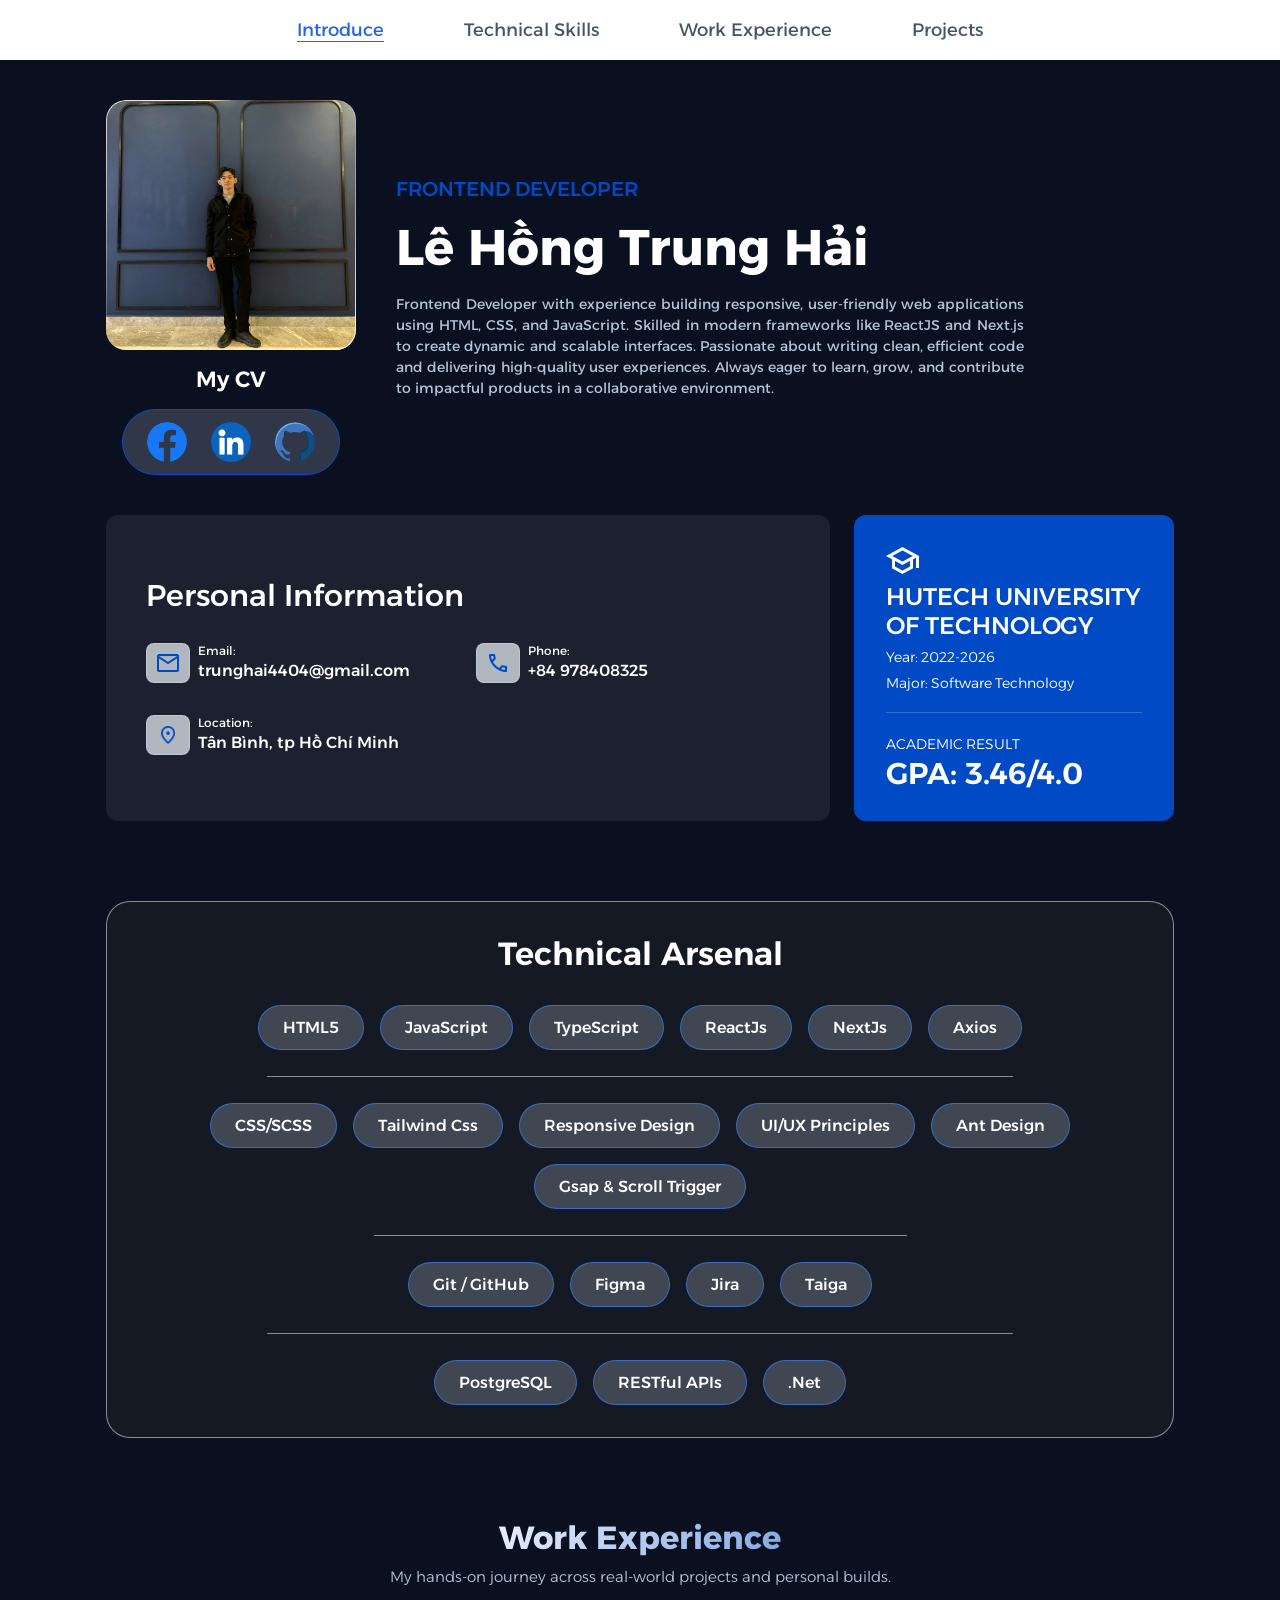
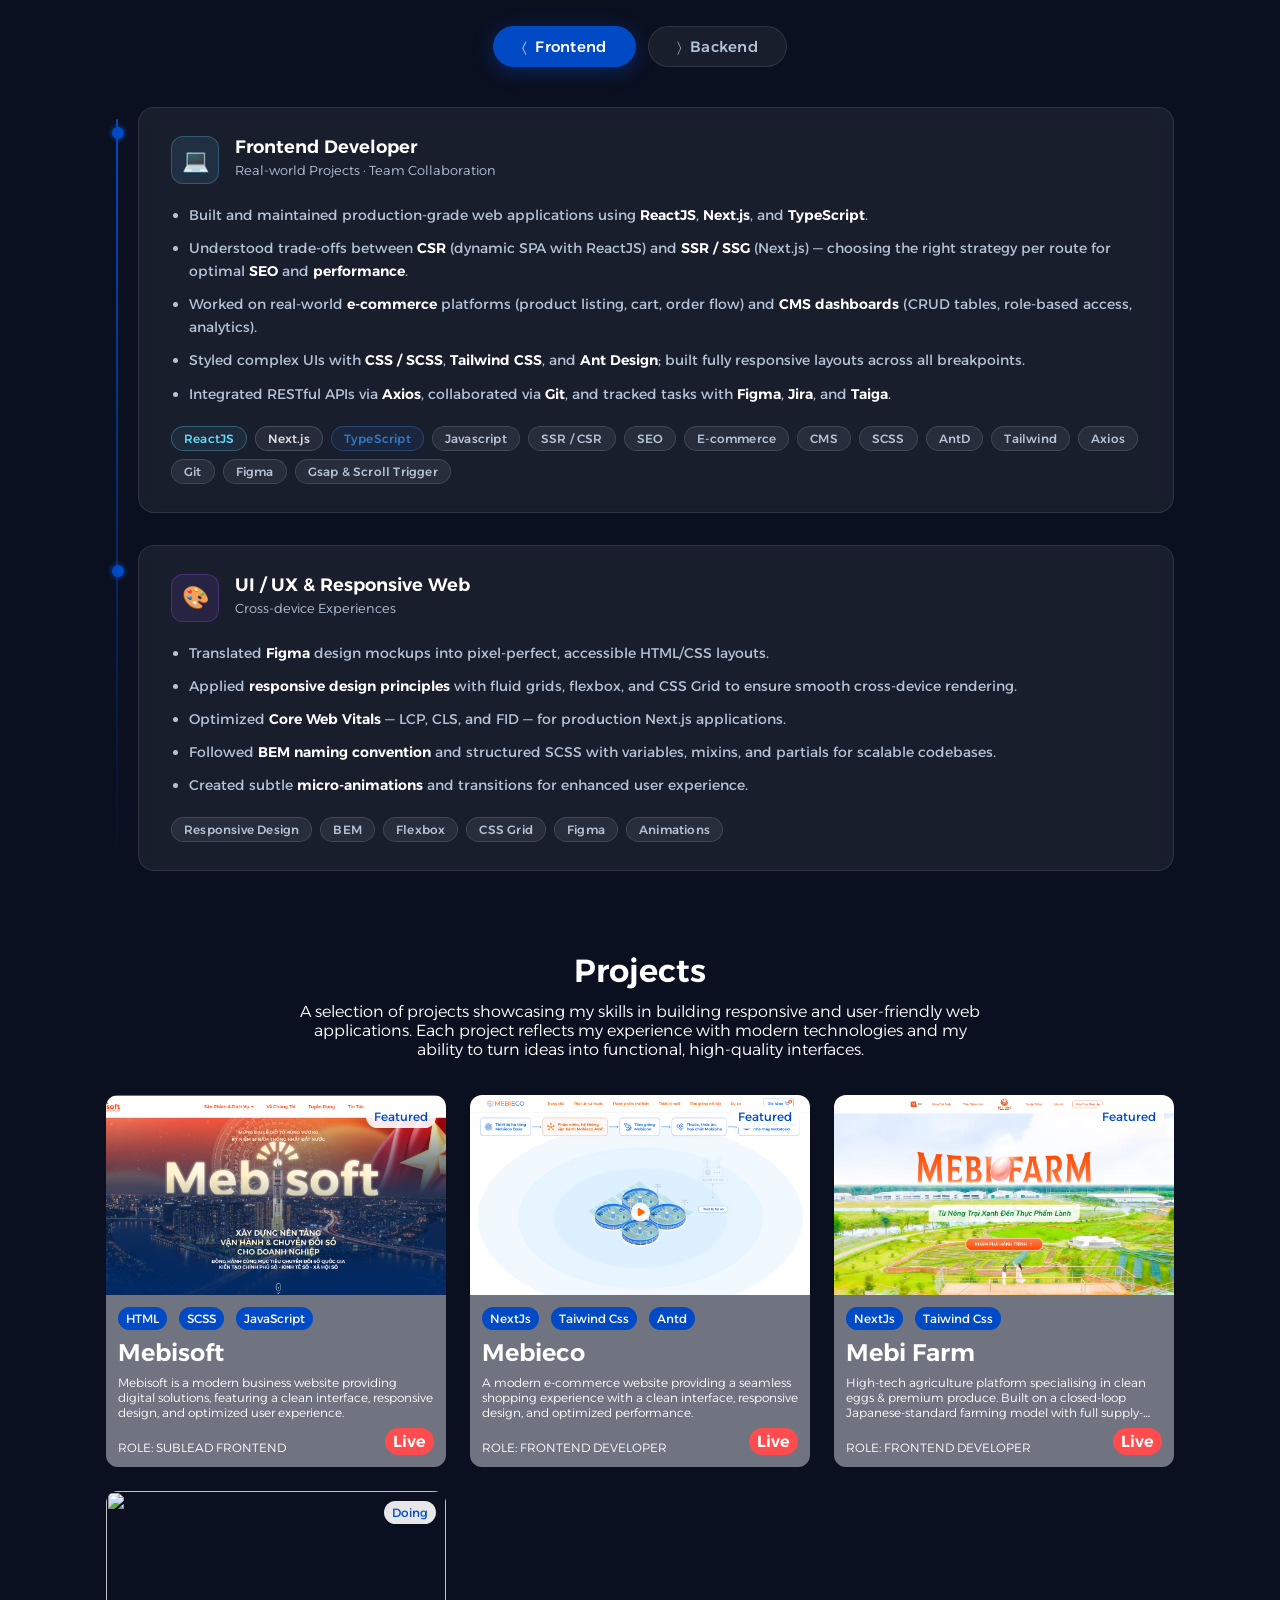
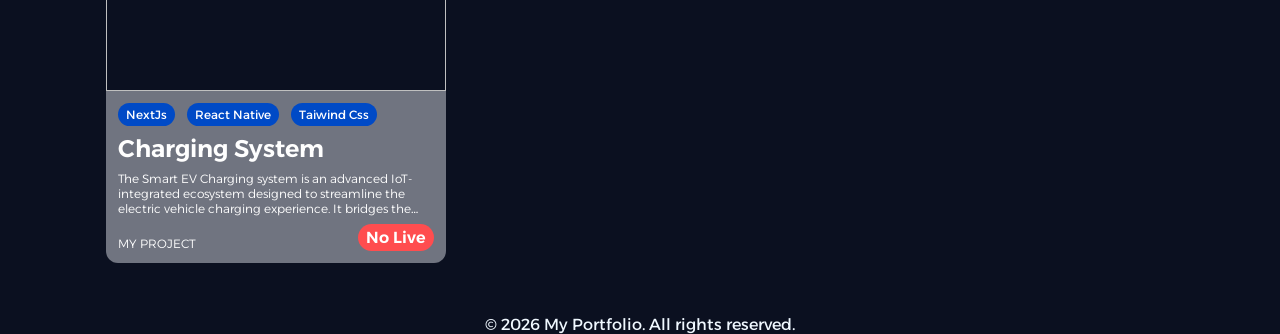
==== commit 83238c28: "update my porfolio" ====
--- a/index.html
+++ b/index.html
@@ -15,6 +15,7 @@
             <ul class="site-header__nav-list">
                 <li class="site-header__nav-item active"><a href="#introduce">Introduce</a></li>
                 <li class="site-header__nav-item"><a href="#technical-skills">Technical Skills</a></li>
+                <li class="site-header__nav-item"><a href="#work-experience">Work Experience</a></li>
                 <li class="site-header__nav-item"><a href="#projects">Projects</a></li>
             </ul>
         </nav>
@@ -132,15 +133,161 @@
             <div class="technical-skill">
                 <h2 class="technical-skill__title">Technical Arsenal</h2>
                 <div class="technical-skill__list">
-                    <p class="technical-skill__item">HTML5</p>
-                    <p class="technical-skill__item">CSS/SCSS</p>
-                    <p class="technical-skill__item">JavaScript</p>
-                    <p class="technical-skill__item">ReactJs</p>
-                    <p class="technical-skill__item">NextJs</p>
-                    <p class="technical-skill__item">Taiwind Css</p>
-                    <p class="technical-skill__item">Responsive Design</p>
-                    <p class="technical-skill__item">Git / GitHub</p>
-                    <p class="technical-skill__item">UI/UX Principles</p>
+                    <div class="technical-skill__item-group">
+                        <p class="technical-skill__item">HTML5</p>
+                        <p class="technical-skill__item">JavaScript</p>
+                        <p class="technical-skill__item">TypeScript</p>
+                        <p class="technical-skill__item">ReactJs</p>
+                        <p class="technical-skill__item">NextJs</p>
+                        <p class="technical-skill__item">Axios</p>
+                    </div>
+                    <div class="divider"></div>
+                    <div class="technical-skill__item-group">
+                        <p class="technical-skill__item">CSS/SCSS</p>
+                        <p class="technical-skill__item">Tailwind Css</p>
+                        <p class="technical-skill__item">Responsive Design</p>
+                        <p class="technical-skill__item">UI/UX Principles</p>
+                        <p class="technical-skill__item">Ant Design</p>
+                        <p class="technical-skill__item">Gsap & Scroll Trigger</p>
+                    </div>
+                    <div class="divider--short"></div>
+                    <div class="technical-skill__item-group">
+                        <p class="technical-skill__item">Git / GitHub</p>
+                        <p class="technical-skill__item">Figma</p>
+                        <p class="technical-skill__item">Jira</p>
+                        <p class="technical-skill__item">Taiga</p>
+                    </div>
+                    <div class="divider"></div>
+                    <div class="technical-skill__item-group">
+                        <p class="technical-skill__item">PostgreSQL</p>
+                        <p class="technical-skill__item">RESTful APIs</p>
+                        <p class="technical-skill__item">.Net</p>
+                    </div>
+
+                </div>
+            </div>
+        </section>
+        <section id="work-experience" class="work-experience container-section padding-section">
+            <div class="work-experience__header">
+                <h2 class="work-experience__title">Work Experience</h2>
+                <p class="work-experience__subtitle">My hands-on journey across real-world projects and personal builds.</p>
+            </div>
+
+            <div class="work-experience__tabs">
+                <button class="work-experience__tab active" data-tab="frontend">
+                    <span class="work-experience__tab-icon">&#9001;</span>
+                    Frontend
+                </button>
+                <button class="work-experience__tab" data-tab="backend">
+                    <span class="work-experience__tab-icon">&#9002;</span>
+                    Backend
+                </button>
+            </div>
+
+            <!-- FRONTEND PANEL -->
+            <div class="work-experience__panel active" data-panel="frontend">
+                <div class="we-timeline">
+
+                    <div class="we-timeline__item">
+                        <div class="we-timeline__dot"></div>
+                        <div class="we-timeline__card">
+                            <div class="we-timeline__card-header">
+                                <div class="we-timeline__icon we-timeline__icon--fe">&#128187;</div>
+                                <div>
+                                    <h3 class="we-timeline__role">Frontend Developer</h3>
+                                    <p class="we-timeline__company">Real-world Projects &middot; Team Collaboration</p>
+                                </div>
+                            </div>
+                            <ul class="we-timeline__desc">
+                                <li>Built and maintained production-grade web applications using <strong>ReactJS</strong>, <strong>Next.js</strong>, and <strong>TypeScript</strong>.</li>
+                                <li>Understood trade-offs between <strong>CSR</strong> (dynamic SPA with ReactJS) and <strong>SSR / SSG</strong> (Next.js) — choosing the right strategy per route for optimal <strong>SEO</strong> and <strong>performance</strong>.</li>
+                                <li>Worked on real-world <strong>e-commerce</strong> platforms (product listing, cart, order flow) and <strong>CMS dashboards</strong> (CRUD tables, role-based access, analytics).</li>
+                                <li>Styled complex UIs with <strong>CSS / SCSS</strong>, <strong>Tailwind CSS</strong>, and <strong>Ant Design</strong>; built fully responsive layouts across all breakpoints.</li>
+                                <li>Integrated RESTful APIs via <strong>Axios</strong>, collaborated via <strong>Git</strong>, and tracked tasks with <strong>Figma</strong>, <strong>Jira</strong>, and <strong>Taiga</strong>.</li>
+                            </ul>
+                            <div class="we-timeline__tags">
+                                <span class="we-tag we-tag--react">ReactJS</span>
+                                <span class="we-tag we-tag--next">Next.js</span>
+                                <span class="we-tag we-tag--ts">TypeScript</span>
+                                <span class="we-tag">Javascript</span>
+                                <span class="we-tag">SSR / CSR</span>
+                                <span class="we-tag">SEO</span>
+                                <span class="we-tag">E-commerce</span>
+                                <span class="we-tag">CMS</span>
+                                <span class="we-tag">SCSS</span>
+                                <span class="we-tag">AntD</span>
+                                <span class="we-tag">Tailwind</span>
+                                <span class="we-tag">Axios</span>
+                                <span class="we-tag">Git</span>
+                                <span class="we-tag">Figma</span>
+                                <span class="we-tag">Gsap & Scroll Trigger</span>
+                            </div>
+                        </div>
+                    </div>
+
+                    <div class="we-timeline__item">
+                        <div class="we-timeline__dot"></div>
+                        <div class="we-timeline__card">
+                            <div class="we-timeline__card-header">
+                                <div class="we-timeline__icon we-timeline__icon--design">&#127912;</div>
+                                <div>
+                                    <h3 class="we-timeline__role">UI / UX &amp; Responsive Web</h3>
+                                    <p class="we-timeline__company">Cross-device Experiences</p>
+                                </div>
+                            </div>
+                            <ul class="we-timeline__desc">
+                                <li>Translated <strong>Figma</strong> design mockups into pixel-perfect, accessible HTML/CSS layouts.</li>
+                                <li>Applied <strong>responsive design principles</strong> with fluid grids, flexbox, and CSS Grid to ensure smooth cross-device rendering.</li>
+                                <li>Optimized <strong>Core Web Vitals</strong> — LCP, CLS, and FID — for production Next.js applications.</li>
+                                <li>Followed <strong>BEM naming convention</strong> and structured SCSS with variables, mixins, and partials for scalable codebases.</li>
+                                <li>Created subtle <strong>micro-animations</strong> and transitions for enhanced user experience.</li>
+                            </ul>
+                            <div class="we-timeline__tags">
+                                <span class="we-tag">Responsive Design</span>
+                                <span class="we-tag">BEM</span>
+                                <span class="we-tag">Flexbox</span>
+                                <span class="we-tag">CSS Grid</span>
+                                <span class="we-tag">Figma</span>
+                                <span class="we-tag">Animations</span>
+                            </div>
+                        </div>
+                    </div>
+
+                </div>
+            </div>
+
+            <!-- BACKEND PANEL -->
+            <div class="work-experience__panel" data-panel="backend">
+                <div class="we-timeline">
+
+                    <div class="we-timeline__item">
+                        <div class="we-timeline__dot"></div>
+                        <div class="we-timeline__card">
+                            <div class="we-timeline__card-header">
+                                <div class="we-timeline__icon we-timeline__icon--be">&#9881;</div>
+                                <div>
+                                    <h3 class="we-timeline__role">Backend Developer</h3>
+                                    <p class="we-timeline__company">Personal Projects &middot; .NET Ecosystem</p>
+                                </div>
+                            </div>
+                            <ul class="we-timeline__desc">
+                                <li>Built RESTful APIs with <strong>ASP.NET Core</strong> following clean architecture patterns.</li>
+                                <li>Integrated <strong>Firebase Cloud Messaging</strong> for real-time push notifications on mobile and web.</li>
+                                <li>Implemented <strong>SignalR</strong> for bi-directional real-time communication (live status updates, event broadcasting).</li>
+                                <li>Connected IoT devices via <strong>MQTT</strong> protocol for real-time sensor data streaming.</li>
+                                <li>Designed and managed relational databases, and worked with <strong>Entity Framework Core</strong>.</li>
+                            </ul>
+                            <div class="we-timeline__tags">
+                                <span class="we-tag we-tag--dotnet">.NET Core</span>
+                                <span class="we-tag">REST API</span>
+                                <span class="we-tag">SignalR</span>
+                                <span class="we-tag">MQTT</span>
+                                <span class="we-tag">Firebase</span>
+                                <span class="we-tag">EF Core</span>
+                            </div>
+                        </div>
+                    </div>
+
                 </div>
             </div>
         </section>
@@ -161,7 +308,7 @@
                             <span>SCSS</span>
                             <span>JavaScript</span>
                         </div>
-                        <h2 class="projects-title">Landing Page</h2>
+                        <h2 class="projects-title">Mebisoft</h2>
                         <p class="projects-desc">
                             Mebisoft is a modern business website providing digital solutions, featuring a clean
                             interface, responsive design, and optimized user experience.
@@ -186,7 +333,7 @@
                             <span>Taiwind Css</span>
                             <span>Antd</span>
                         </div>
-                        <h2 class="projects-title">Ecommerce Website</h2>
+                        <h2 class="projects-title">Mebieco</h2>
                         <p class="projects-desc">
                             A modern e-commerce website providing a seamless shopping experience with a clean interface,
                             responsive design, and optimized performance.
@@ -196,6 +343,29 @@
 
                             <div class="projects-links">
                                 <a target="_blank" href="https://mebieco.vn/">Live</a>
+                            </div>
+                        </div>
+                    </div>
+                </div>
+                <div class="projects-item">
+                    <div class="projects-wrapper">
+                        <img src="./assets/images/mebifarm.png" alt="">
+                        <div class="badge-featured">Featured</div>
+                    </div>
+                    <div class="projects-content">
+                        <div class="tech-tags">
+                            <span>NextJs</span>
+                            <span>Taiwind Css</span>
+                        </div>
+                        <h2 class="projects-title">Mebi Farm</h2>
+                        <p class="projects-desc">
+                            High-tech agriculture platform specialising in clean eggs &amp; premium produce. Built on a closed-loop Japanese-standard farming model with full supply-chain transparency and a sustainable, circular agriculture vision.
+                        </p>
+                        <div class="projects-footer">
+                            <div class="projects-role">Role: Frontend Developer</div>
+
+                            <div class="projects-links">
+                                <a target="_blank" href="https://mebifarm.vn/">Live</a>
                             </div>
                         </div>
                     </div>
@@ -223,7 +393,7 @@
                             <div class="projects-role">My project</div>
 
                             <div class="projects-links">
-                                <a target="_blank" href="#"> No Live</a>
+                                <a> No Live</a>
                             </div>
                         </div>
                     </div>
@@ -231,12 +401,30 @@
 
             </div>
         </section>
+
+        
     </main>
     <footer class="site-footer">
         &copy; 2026 My Portfolio. All rights reserved.
     </footer>
     <script src="./assets/js/header.js"></script>
     <script type="module" src="./assets/js/threejs.js"></script>
+    <script>
+        // Work Experience tab switcher
+        (function () {
+            var tabs = document.querySelectorAll('.work-experience__tab');
+            var panels = document.querySelectorAll('.work-experience__panel');
+            tabs.forEach(function (tab) {
+                tab.addEventListener('click', function () {
+                    tabs.forEach(function (t) { t.classList.remove('active'); });
+                    panels.forEach(function (p) { p.classList.remove('active'); });
+                    tab.classList.add('active');
+                    var target = tab.getAttribute('data-tab');
+                    document.querySelector('.work-experience__panel[data-panel="' + target + '"]').classList.add('active');
+                });
+            });
+        })();
+    </script>
 </body>
 
 </html>
--- a/assets/css/styles.css
+++ b/assets/css/styles.css
@@ -1 +1 @@
-@charset "UTF-8";@import "/assets/fonts/Alexandria/stylesheet.css";*{-webkit-font-smoothing:antialiased;-webkit-box-sizing:border-box;box-sizing:border-box}body,html{margin:0px;scroll-behavior:smooth;font-family:"Alexandria",system-ui,-apple-system,"Segoe UI",sans-serif;width:100%;height:100%;max-width:100%;background:#0b1020}#bg{position:fixed;inset:0;width:100%;height:100%;display:block;pointer-events:none;z-index:0}section{position:relative;z-index:1}main{margin-top:60px;width:100%;max-width:100%;min-height:0;position:relative;isolation:isolate}a{text-decoration:none}.container-section{width:100%;max-width:1100px;margin:0 auto}.padding-section{padding:40px 16px}@media only screen and (max-width:767px){.padding-section{padding:32px 16px}}.site-header{position:fixed;top:0;left:0;width:100%;z-index:9999;height:60px;-webkit-transition:-webkit-transform 0.5s ease-in-out;transition:-webkit-transform 0.5s ease-in-out;transition:transform 0.5s ease-in-out;transition:transform 0.5s ease-in-out,-webkit-transform 0.5s ease-in-out}.site-header.hide{-webkit-transform:translateY(-100%);transform:translateY(-100%)}.site-header__nav{display:-webkit-box;display:-ms-flexbox;display:flex;-webkit-box-align:center;-ms-flex-align:center;align-items:center;-webkit-box-pack:center;-ms-flex-pack:center;justify-content:center;padding:12px 16px;background-color:#ffffff;-webkit-box-shadow:0 2px 4px rgba(0,0,0,0.1);box-shadow:0 2px 4px rgba(0,0,0,0.1);height:100%}.site-header__nav-list{display:-webkit-box;display:-ms-flexbox;display:flex;gap:80px;list-style:none;margin:0;padding:0}@media only screen and (max-width:767px){.site-header__nav-list{gap:32px}}.site-header__nav-item{font-size:18px;font-weight:400;color:#475569;-webkit-transition:color 0.3s ease;transition:color 0.3s ease}@media only screen and (max-width:767px){.site-header__nav-item{font-size:14px}}.site-header__nav-item a{color:inherit;text-decoration:none}.site-header__nav-item:hover{color:#2563EB}.site-header__nav-item.active{color:#2563EB;border-bottom:1px solid #2563EB}.introduce-hero{border-radius:32px}.introduce-hero .introduce-cont{display:-webkit-box;display:-ms-flexbox;display:flex;gap:40px}@media only screen and (max-width:767px){.introduce-hero .introduce-cont{-webkit-box-orient:vertical;-webkit-box-direction:normal;-ms-flex-direction:column;flex-direction:column;gap:24px}}.introduce-hero .introduce-cont .introduce-info{-webkit-box-flex:1;-ms-flex:1;flex:1;display:-webkit-box;display:-ms-flexbox;display:flex;-webkit-box-orient:vertical;-webkit-box-direction:normal;-ms-flex-direction:column;flex-direction:column;gap:16px;-webkit-box-pack:center;-ms-flex-pack:center;justify-content:center;-webkit-box-align:center;-ms-flex-align:center;align-items:center}.introduce-hero .introduce-cont .introduce-info__avatar{width:250px;height:250px;border-radius:20px;position:relative;-webkit-animation:border-angle-spin 3s linear infinite;animation:border-angle-spin 3s linear infinite}.introduce-hero .introduce-cont .introduce-info__avatar:before{position:absolute;content:"";inset:0;border-radius:inherit;padding:1px;background:conic-gradient(from var(--angle),transparent 0deg,transparent 200deg,rgba(255,251,240,0.2) 230deg,#fffbf0 340deg,#ffecb3 350deg,rgba(255,236,179,0.2) 360deg,transparent 360deg),conic-gradient(from calc(var(--angle) + 180deg),transparent 0deg,transparent 200deg,#fffbf0 320deg,#ffecb3 340deg,transparent 360deg);mask:-webkit-gradient(linear,left top,left bottom,color-stop(0,#000)) content-box,-webkit-gradient(linear,left top,left bottom,color-stop(0,#000));mask:linear-gradient(#000 0 0) content-box,linear-gradient(#000 0 0);-webkit-mask:-webkit-gradient(linear,left top,left bottom,color-stop(0,#000)) content-box,-webkit-gradient(linear,left top,left bottom,color-stop(0,#000));-webkit-mask:linear-gradient(#000 0 0) content-box,linear-gradient(#000 0 0);mask-composite:xor;-webkit-mask-composite:xor}@media only screen and (max-width:767px){.introduce-hero .introduce-cont .introduce-info__avatar{width:200px;height:200px;margin-bottom:16px}}.introduce-hero .introduce-cont .introduce-info__avatar img{width:100%;height:100%;border-radius:inherit;-o-object-fit:cover;object-fit:cover}.introduce-hero .introduce-cont .introduce-info__cv{font-size:22px;font-weight:600;text-decoration:none}.introduce-hero .introduce-cont .introduce-info__cv a{color:white;text-decoration:none}.introduce-hero .introduce-cont .introduce-info__socials{display:-webkit-box;display:-ms-flexbox;display:flex;-ms-flex-wrap:nowrap;flex-wrap:nowrap;-webkit-box-align:center;-ms-flex-align:center;align-items:center;-webkit-box-pack:center;-ms-flex-pack:center;justify-content:center;gap:24px;border:1px solid #0b4dbf;border-radius:50px;padding:12px 24px;background:rgba(181,195,214,0.2196078431)}.introduce-hero .introduce-cont .introduce-info__socials img{width:100%;height:100%;-o-object-fit:cover;object-fit:cover}.introduce-hero .introduce-cont .introduce-info__social-item{display:-webkit-box;display:-ms-flexbox;display:flex;-webkit-box-orient:vertical;-webkit-box-direction:normal;-ms-flex-direction:column;flex-direction:column;-webkit-box-pack:center;-ms-flex-pack:center;justify-content:center;-webkit-box-align:center;-ms-flex-align:center;align-items:center;text-align:center;text-decoration:none;color:black;-webkit-animation:rotateIcon 9s linear infinite;animation:rotateIcon 9s linear infinite}.introduce-hero .introduce-cont .introduce-info__social-item .icon-wrapper{width:40px;height:40px;border-radius:50%;overflow:hidden}.introduce-hero .introduce-cont .introduce-info__social-item:first-child{-webkit-animation-delay:0s;animation-delay:0s}.introduce-hero .introduce-cont .introduce-info__social-item:nth-child(2){-webkit-animation-delay:3s;animation-delay:3s}.introduce-hero .introduce-cont .introduce-info__social-item:nth-child(3){-webkit-animation-delay:6s;animation-delay:6s}.introduce-hero .introduce-cont .introduce-content{display:-webkit-box;display:-ms-flexbox;display:flex;-webkit-box-orient:vertical;-webkit-box-direction:normal;-ms-flex-direction:column;flex-direction:column;gap:16px;-webkit-box-pack:center;-ms-flex-pack:center;justify-content:center}.introduce-hero .introduce-cont .introduce-content__role{margin:0;color:#004AC6;font-size:20px;font-weight:500}@media only screen and (max-width:767px){.introduce-hero .introduce-cont .introduce-content__role{font-size:16px}}.introduce-hero .introduce-cont .introduce-content__name{font-size:50px;font-weight:700;color:white;margin:0}@media only screen and (max-width:767px){.introduce-hero .introduce-cont .introduce-content__name{font-size:40px}}.introduce-hero .introduce-cont .introduce-content__description{font-size:14px;color:#b5c3d6;line-height:1.5;margin:0;padding-right:150px;text-align:justify}@media only screen and (max-width:767px){.introduce-hero .introduce-cont .introduce-content__description{font-size:16px;padding-right:0}}.introduce-hero .personal-info{display:-ms-grid;display:grid;-ms-grid-columns:1fr 24px minmax(300px,320px);grid-template-columns:1fr minmax(300px,320px);gap:24px;padding-top:40px}@media only screen and (max-width:767px){.introduce-hero .personal-info{-ms-grid-columns:1fr;grid-template-columns:1fr;gap:16px}}.introduce-hero .personal-info__content{display:-webkit-box;display:-ms-flexbox;display:flex;-webkit-box-orient:vertical;-webkit-box-direction:normal;-ms-flex-direction:column;flex-direction:column;gap:32px;background:rgba(255,255,255,0.0705882353);border-radius:12px;padding:40px;color:white;-webkit-box-pack:center;-ms-flex-pack:center;justify-content:center}.introduce-hero .personal-info__title{font-size:30px;font-weight:500;line-height:100%;margin:0}.introduce-hero .personal-info__list{display:-ms-grid;display:grid;-ms-grid-columns:1fr 16px 1fr;grid-template-columns:1fr 1fr;grid-auto-rows:auto auto;row-gap:32px;-webkit-column-gap:16px;-moz-column-gap:16px;column-gap:16px}@media only screen and (max-width:767px){.introduce-hero .personal-info__list{-ms-grid-columns:1fr;grid-template-columns:1fr}}.introduce-hero .personal-info__item{display:-webkit-box;display:-ms-flexbox;display:flex;gap:8px}.introduce-hero .personal-info__item-icon{width:44px;height:40px;border-radius:8px;background-color:rgba(245,253,255,0.69);padding:10px;border:1px solid rgba(202,214,234,0.5411764706)}.introduce-hero .personal-info__item-icon img{width:100%;height:100%;-o-object-fit:contain;object-fit:contain}.introduce-hero .personal-info__item-desc{display:-ms-grid;display:grid}.introduce-hero .personal-info__item-label{font-size:12px}.introduce-hero .personal-info__item-value{font-size:16px;font-weight:500;text-decoration:none;color:inherit}.introduce-hero .personal-info__edu{display:-webkit-box;display:-ms-flexbox;display:flex;-webkit-box-orient:vertical;-webkit-box-direction:normal;-ms-flex-direction:column;flex-direction:column;padding:32px;gap:8px;background:#004AC6;color:white;border-radius:12px}.introduce-hero .personal-info__edu-content{display:-webkit-box;display:-ms-flexbox;display:flex;-webkit-box-orient:vertical;-webkit-box-direction:normal;-ms-flex-direction:column;flex-direction:column;gap:8px;padding-bottom:12px}.introduce-hero .personal-info__edu-icon{width:33px;height:27px}.introduce-hero .personal-info__edu-title{margin:0;font-size:24px;font-weight:500;text-transform:uppercase}.introduce-hero .personal-info__edu-major,.introduce-hero .personal-info__edu-year{margin:0;font-size:14px;color:#ffffff;font-weight:300}.introduce-hero .personal-info__edu-results{border-top:1px solid rgba(255,255,255,0.2);padding-top:24px;display:-webkit-box;display:-ms-flexbox;display:flex;-webkit-box-orient:vertical;-webkit-box-direction:normal;-ms-flex-direction:column;flex-direction:column;gap:8px}.introduce-hero .personal-info__edu-sub-title{font-size:14px;font-weight:300;line-height:100%;margin:0}.introduce-hero .personal-info__edu-gpa{font-size:30px;font-weight:600;line-height:100%;margin:0}@property --angle{syntax:"<angle>";inherits:true;initial-value:0deg}@-webkit-keyframes border-angle-spin{0%{--angle:0deg}to{--angle:360deg}}@keyframes border-angle-spin{0%{--angle:0deg}to{--angle:360deg}}@-webkit-keyframes rotateIcon{0%{-webkit-transform:rotate(0deg);transform:rotate(0deg)}30%{-webkit-transform:rotate(1080deg);transform:rotate(1080deg)}to{-webkit-transform:rotate(1080deg);transform:rotate(1080deg)}}@keyframes rotateIcon{0%{-webkit-transform:rotate(0deg);transform:rotate(0deg)}30%{-webkit-transform:rotate(1080deg);transform:rotate(1080deg)}to{-webkit-transform:rotate(1080deg);transform:rotate(1080deg)}}.technical-skills .technical-skill{padding:32px 0;border:1px solid rgba(177,179,186,0.759);border-radius:24px;gap:16px;color:white;display:-webkit-box;display:-ms-flexbox;display:flex;-webkit-box-orient:vertical;-webkit-box-direction:normal;-ms-flex-direction:column;flex-direction:column;-webkit-box-pack:center;-ms-flex-pack:center;justify-content:center;-webkit-box-align:center;-ms-flex-align:center;align-items:center}.technical-skills .technical-skill__title{font-size:32px;font-weight:600;margin:0}.technical-skills .technical-skill__list{display:-webkit-box;display:-ms-flexbox;display:flex;gap:16px;-ms-flex-wrap:wrap;flex-wrap:wrap;-webkit-box-align:center;-ms-flex-align:center;align-items:center;-webkit-box-pack:center;-ms-flex-pack:center;justify-content:center}.technical-skills .technical-skill__item{font-size:16px;font-weight:500;padding:12px 24px;background:rgba(222,233,252,0.22);border:1px solid rgba(59,124,236,0.6941176471);margin:0;border-radius:50px}.projects{color:white;display:-ms-grid;display:grid;gap:12px}.projects__title{font-size:32px;font-weight:600;margin:0;text-align:center}.projects__desciption{font-size:16px;font-weight:300;margin:0;max-width:700px;-ms-grid-column-align:center;justify-self:center;text-align:center}.projects__lists{display:-ms-grid;display:grid;gap:24px;-ms-grid-columns:1fr 24px 1fr 24px 1fr;grid-template-columns:repeat(3,1fr);margin-top:24px}@media only screen and (max-width:767px){.projects__lists{-ms-grid-columns:1fr;grid-template-columns:1fr}}.projects__lists .projects-item{display:-webkit-box;display:-ms-flexbox;display:flex;-webkit-box-orient:vertical;-webkit-box-direction:normal;-ms-flex-direction:column;flex-direction:column;border-radius:12px;overflow:hidden}.projects__lists .projects-item .projects-wrapper{min-height:200px;overflow:hidden;position:relative}.projects__lists .projects-item .projects-wrapper img{width:100%;height:100%;-o-object-fit:cover;object-fit:cover}.projects__lists .projects-item .projects-wrapper .badge-featured{background:rgba(255,255,255,0.9019607843);border-radius:50px;padding:4px 8px;font-size:12px;color:#004AC6;position:absolute;top:10px;right:10px}.projects__lists .projects-item .projects-content{background:rgba(245,249,255,0.43);padding:12px;display:-webkit-box;display:-ms-flexbox;display:flex;height:100%;-webkit-box-orient:vertical;-webkit-box-direction:normal;-ms-flex-direction:column;flex-direction:column;gap:8px}.projects__lists .projects-item .projects-content .tech-tags{display:-webkit-box;display:-ms-flexbox;display:flex;gap:12px;-ms-flex-wrap:wrap;flex-wrap:wrap}.projects__lists .projects-item .projects-content .tech-tags span{font-size:12px;color:4AC6;background:#004AC6;padding:4px 8px;border-radius:18px}.projects__lists .projects-item .projects-content .projects-title{margin:0;font-size:24px;font-weight:600}.projects__lists .projects-item .projects-content .projects-desc{margin:0;font-size:12px;font-weight:300;display:-webkit-box;line-clamp:3;-webkit-line-clamp:3;-webkit-box-orient:vertical;overflow:hidden;text-overflow:ellipsis}.projects__lists .projects-item .projects-content .projects-footer{display:-webkit-box;display:-ms-flexbox;display:flex;-webkit-box-pack:justify;-ms-flex-pack:justify;justify-content:space-between;margin-top:auto}.projects__lists .projects-item .projects-content .projects-footer .projects-role{font-size:12px;font-weight:300;text-transform:uppercase;margin:0}.site-footer{-webkit-box-align:center;-ms-flex-align:center;align-items:center;text-align:center;color:aliceblue;margin:12px 0}+@charset "UTF-8";@import "/assets/fonts/Alexandria/stylesheet.css";*{-webkit-font-smoothing:antialiased;-webkit-box-sizing:border-box;box-sizing:border-box}body,html{margin:0px;scroll-behavior:smooth;font-family:"Alexandria",system-ui,-apple-system,"Segoe UI",sans-serif;width:100%;height:100%;max-width:100%;background:#0b1020}#bg{position:fixed;inset:0;width:100%;height:100%;display:block;pointer-events:none;z-index:0}section{position:relative;z-index:1}main{margin-top:60px;width:100%;max-width:100%;min-height:0;position:relative;isolation:isolate}a{text-decoration:none}.container-section{width:100%;max-width:1100px;margin:0 auto}.padding-section{padding:40px 16px}@media only screen and (max-width:767px){.padding-section{padding:32px 16px}}.site-header{position:fixed;top:0;left:0;width:100%;z-index:9999;height:60px;-webkit-transition:-webkit-transform 0.5s ease-in-out;transition:-webkit-transform 0.5s ease-in-out;transition:transform 0.5s ease-in-out;transition:transform 0.5s ease-in-out,-webkit-transform 0.5s ease-in-out}.site-header.hide{-webkit-transform:translateY(-100%);transform:translateY(-100%)}.site-header__nav{display:-webkit-box;display:-ms-flexbox;display:flex;-webkit-box-align:center;-ms-flex-align:center;align-items:center;-webkit-box-pack:center;-ms-flex-pack:center;justify-content:center;padding:12px 16px;background-color:#ffffff;-webkit-box-shadow:0 2px 4px rgba(0,0,0,0.1);box-shadow:0 2px 4px rgba(0,0,0,0.1);height:100%}.site-header__nav-list{display:-webkit-box;display:-ms-flexbox;display:flex;gap:80px;list-style:none;margin:0;padding:0}@media only screen and (max-width:767px){.site-header__nav-list{gap:32px}}.site-header__nav-item{font-size:18px;font-weight:400;color:#475569;-webkit-transition:color 0.3s ease;transition:color 0.3s ease}@media only screen and (max-width:767px){.site-header__nav-item{font-size:14px}}.site-header__nav-item a{color:inherit;text-decoration:none}.site-header__nav-item:hover{color:#2563EB}.site-header__nav-item.active{color:#2563EB;border-bottom:1px solid #2563EB}.introduce-hero{border-radius:32px}.introduce-hero .introduce-cont{display:-webkit-box;display:-ms-flexbox;display:flex;gap:40px}@media only screen and (max-width:767px){.introduce-hero .introduce-cont{-webkit-box-orient:vertical;-webkit-box-direction:normal;-ms-flex-direction:column;flex-direction:column;gap:24px}}.introduce-hero .introduce-cont .introduce-info{-webkit-box-flex:1;-ms-flex:1;flex:1;display:-webkit-box;display:-ms-flexbox;display:flex;-webkit-box-orient:vertical;-webkit-box-direction:normal;-ms-flex-direction:column;flex-direction:column;gap:16px;-webkit-box-pack:center;-ms-flex-pack:center;justify-content:center;-webkit-box-align:center;-ms-flex-align:center;align-items:center}.introduce-hero .introduce-cont .introduce-info__avatar{width:250px;height:250px;border-radius:20px;position:relative;-webkit-animation:border-angle-spin 3s linear infinite;animation:border-angle-spin 3s linear infinite}.introduce-hero .introduce-cont .introduce-info__avatar:before{position:absolute;content:"";inset:0;border-radius:inherit;padding:1px;background:conic-gradient(from var(--angle),transparent 0deg,transparent 200deg,rgba(255,251,240,0.2) 230deg,#fffbf0 340deg,#ffecb3 350deg,rgba(255,236,179,0.2) 360deg,transparent 360deg),conic-gradient(from calc(var(--angle) + 180deg),transparent 0deg,transparent 200deg,#fffbf0 320deg,#ffecb3 340deg,transparent 360deg);mask:-webkit-gradient(linear,left top,left bottom,color-stop(0,#000)) content-box,-webkit-gradient(linear,left top,left bottom,color-stop(0,#000));mask:linear-gradient(#000 0 0) content-box,linear-gradient(#000 0 0);-webkit-mask:-webkit-gradient(linear,left top,left bottom,color-stop(0,#000)) content-box,-webkit-gradient(linear,left top,left bottom,color-stop(0,#000));-webkit-mask:linear-gradient(#000 0 0) content-box,linear-gradient(#000 0 0);mask-composite:xor;-webkit-mask-composite:xor}@media only screen and (max-width:767px){.introduce-hero .introduce-cont .introduce-info__avatar{width:200px;height:200px;margin-bottom:16px}}.introduce-hero .introduce-cont .introduce-info__avatar img{width:100%;height:100%;border-radius:inherit;-o-object-fit:cover;object-fit:cover}.introduce-hero .introduce-cont .introduce-info__cv{font-size:22px;font-weight:600;text-decoration:none}.introduce-hero .introduce-cont .introduce-info__cv a{color:white;text-decoration:none}.introduce-hero .introduce-cont .introduce-info__socials{display:-webkit-box;display:-ms-flexbox;display:flex;-ms-flex-wrap:nowrap;flex-wrap:nowrap;-webkit-box-align:center;-ms-flex-align:center;align-items:center;-webkit-box-pack:center;-ms-flex-pack:center;justify-content:center;gap:24px;border:1px solid #0b4dbf;border-radius:50px;padding:12px 24px;background:rgba(181,195,214,0.2196078431)}.introduce-hero .introduce-cont .introduce-info__socials img{width:100%;height:100%;-o-object-fit:cover;object-fit:cover}.introduce-hero .introduce-cont .introduce-info__social-item{display:-webkit-box;display:-ms-flexbox;display:flex;-webkit-box-orient:vertical;-webkit-box-direction:normal;-ms-flex-direction:column;flex-direction:column;-webkit-box-pack:center;-ms-flex-pack:center;justify-content:center;-webkit-box-align:center;-ms-flex-align:center;align-items:center;text-align:center;text-decoration:none;color:black;-webkit-animation:rotateIcon 9s linear infinite;animation:rotateIcon 9s linear infinite}.introduce-hero .introduce-cont .introduce-info__social-item .icon-wrapper{width:40px;height:40px;border-radius:50%;overflow:hidden}.introduce-hero .introduce-cont .introduce-info__social-item:first-child{-webkit-animation-delay:0s;animation-delay:0s}.introduce-hero .introduce-cont .introduce-info__social-item:nth-child(2){-webkit-animation-delay:3s;animation-delay:3s}.introduce-hero .introduce-cont .introduce-info__social-item:nth-child(3){-webkit-animation-delay:6s;animation-delay:6s}.introduce-hero .introduce-cont .introduce-content{display:-webkit-box;display:-ms-flexbox;display:flex;-webkit-box-orient:vertical;-webkit-box-direction:normal;-ms-flex-direction:column;flex-direction:column;gap:16px;-webkit-box-pack:center;-ms-flex-pack:center;justify-content:center}.introduce-hero .introduce-cont .introduce-content__role{margin:0;color:#004AC6;font-size:20px;font-weight:500}@media only screen and (max-width:767px){.introduce-hero .introduce-cont .introduce-content__role{font-size:16px}}.introduce-hero .introduce-cont .introduce-content__name{font-size:50px;font-weight:700;color:white;margin:0}@media only screen and (max-width:767px){.introduce-hero .introduce-cont .introduce-content__name{font-size:40px}}.introduce-hero .introduce-cont .introduce-content__description{font-size:14px;color:#b5c3d6;line-height:1.5;margin:0;padding-right:150px;text-align:justify}@media only screen and (max-width:767px){.introduce-hero .introduce-cont .introduce-content__description{font-size:16px;padding-right:0}}.introduce-hero .personal-info{display:-ms-grid;display:grid;-ms-grid-columns:1fr 24px minmax(300px,320px);grid-template-columns:1fr minmax(300px,320px);gap:24px;padding-top:40px}@media only screen and (max-width:767px){.introduce-hero .personal-info{-ms-grid-columns:1fr;grid-template-columns:1fr;gap:16px}}.introduce-hero .personal-info__content{display:-webkit-box;display:-ms-flexbox;display:flex;-webkit-box-orient:vertical;-webkit-box-direction:normal;-ms-flex-direction:column;flex-direction:column;gap:32px;background:rgba(255,255,255,0.0705882353);border-radius:12px;padding:40px;color:white;-webkit-box-pack:center;-ms-flex-pack:center;justify-content:center}.introduce-hero .personal-info__title{font-size:30px;font-weight:500;line-height:100%;margin:0}.introduce-hero .personal-info__list{display:-ms-grid;display:grid;-ms-grid-columns:1fr 16px 1fr;grid-template-columns:1fr 1fr;grid-auto-rows:auto auto;row-gap:32px;-webkit-column-gap:16px;-moz-column-gap:16px;column-gap:16px}@media only screen and (max-width:767px){.introduce-hero .personal-info__list{-ms-grid-columns:1fr;grid-template-columns:1fr}}.introduce-hero .personal-info__item{display:-webkit-box;display:-ms-flexbox;display:flex;gap:8px}.introduce-hero .personal-info__item-icon{width:44px;height:40px;border-radius:8px;background-color:rgba(245,253,255,0.69);padding:10px;border:1px solid rgba(202,214,234,0.5411764706)}.introduce-hero .personal-info__item-icon img{width:100%;height:100%;-o-object-fit:contain;object-fit:contain}.introduce-hero .personal-info__item-desc{display:-ms-grid;display:grid}.introduce-hero .personal-info__item-label{font-size:12px}.introduce-hero .personal-info__item-value{font-size:16px;font-weight:500;text-decoration:none;color:inherit}.introduce-hero .personal-info__edu{display:-webkit-box;display:-ms-flexbox;display:flex;-webkit-box-orient:vertical;-webkit-box-direction:normal;-ms-flex-direction:column;flex-direction:column;padding:32px;gap:8px;background:#004AC6;color:white;border-radius:12px}.introduce-hero .personal-info__edu-content{display:-webkit-box;display:-ms-flexbox;display:flex;-webkit-box-orient:vertical;-webkit-box-direction:normal;-ms-flex-direction:column;flex-direction:column;gap:8px;padding-bottom:12px}.introduce-hero .personal-info__edu-icon{width:33px;height:27px}.introduce-hero .personal-info__edu-title{margin:0;font-size:24px;font-weight:500;text-transform:uppercase}.introduce-hero .personal-info__edu-major,.introduce-hero .personal-info__edu-year{margin:0;font-size:14px;color:#ffffff;font-weight:300}.introduce-hero .personal-info__edu-results{border-top:1px solid rgba(255,255,255,0.2);padding-top:24px;display:-webkit-box;display:-ms-flexbox;display:flex;-webkit-box-orient:vertical;-webkit-box-direction:normal;-ms-flex-direction:column;flex-direction:column;gap:8px}.introduce-hero .personal-info__edu-sub-title{font-size:14px;font-weight:300;line-height:100%;margin:0}.introduce-hero .personal-info__edu-gpa{font-size:30px;font-weight:600;line-height:100%;margin:0}@property --angle{syntax:"<angle>";inherits:true;initial-value:0deg}@-webkit-keyframes border-angle-spin{0%{--angle:0deg}to{--angle:360deg}}@keyframes border-angle-spin{0%{--angle:0deg}to{--angle:360deg}}@-webkit-keyframes rotateIcon{0%{-webkit-transform:rotate(0deg);transform:rotate(0deg)}30%{-webkit-transform:rotate(1080deg);transform:rotate(1080deg)}to{-webkit-transform:rotate(1080deg);transform:rotate(1080deg)}}@keyframes rotateIcon{0%{-webkit-transform:rotate(0deg);transform:rotate(0deg)}30%{-webkit-transform:rotate(1080deg);transform:rotate(1080deg)}to{-webkit-transform:rotate(1080deg);transform:rotate(1080deg)}}.technical-skills .technical-skill{padding:32px 0;border:1px solid rgba(177,179,186,0.759);background:rgba(30,32,38,0.591);backdrop-filter:blur(8px);border-radius:24px;gap:16px;color:white;display:-webkit-box;display:-ms-flexbox;display:flex;-webkit-box-orient:vertical;-webkit-box-direction:normal;-ms-flex-direction:column;flex-direction:column;-webkit-box-pack:center;-ms-flex-pack:center;justify-content:center;-webkit-box-align:center;-ms-flex-align:center;align-items:center}.technical-skills .technical-skill__title{font-size:32px;font-weight:600;margin:0;margin-bottom:16px}.technical-skills .technical-skill__list{display:-webkit-box;display:-ms-flexbox;display:flex;-webkit-box-orient:vertical;-webkit-box-direction:normal;-ms-flex-direction:column;flex-direction:column;gap:16px;-ms-flex-wrap:wrap;flex-wrap:wrap;-webkit-box-align:center;-ms-flex-align:center;align-items:center;-webkit-box-pack:center;-ms-flex-pack:center;justify-content:center}.technical-skills .technical-skill__item-group{display:-webkit-box;display:-ms-flexbox;display:flex;-webkit-box-orient:horizontal;-webkit-box-direction:normal;-ms-flex-direction:row;flex-direction:row;gap:16px;-ms-flex-wrap:wrap;flex-wrap:wrap;-webkit-box-align:center;-ms-flex-align:center;align-items:center;-webkit-box-pack:center;-ms-flex-pack:center;justify-content:center}.technical-skills .technical-skill .divider{width:70%;height:1px;background:rgba(177,179,186,0.759);margin:10px 0}.technical-skills .technical-skill .divider--short{width:50%;height:1px;background:rgba(177,179,186,0.759);margin:10px 0;-ms-flex-item-align:center;-ms-grid-row-align:center;align-self:center}.technical-skills .technical-skill__item{font-size:16px;font-weight:500;padding:12px 24px;background:rgba(222,233,252,0.22);border:1px solid rgba(59,124,236,0.6941176471);margin:0;border-radius:50px}.projects{color:white;display:-ms-grid;display:grid;gap:12px}.projects__title{font-size:32px;font-weight:600;margin:0;text-align:center}.projects__desciption{font-size:16px;font-weight:300;margin:0;max-width:700px;-ms-grid-column-align:center;justify-self:center;text-align:center}.projects__lists{display:-ms-grid;display:grid;gap:24px;-ms-grid-columns:1fr 24px 1fr 24px 1fr;grid-template-columns:repeat(3,1fr);margin-top:24px}@media only screen and (max-width:767px){.projects__lists{-ms-grid-columns:1fr;grid-template-columns:1fr}}.projects__lists .projects-item{display:-webkit-box;display:-ms-flexbox;display:flex;-webkit-box-orient:vertical;-webkit-box-direction:normal;-ms-flex-direction:column;flex-direction:column;border-radius:12px;overflow:hidden}.projects__lists .projects-item .projects-wrapper{min-height:200px;overflow:hidden;position:relative}.projects__lists .projects-item .projects-wrapper img{width:100%;height:100%;-o-object-fit:cover;object-fit:cover}.projects__lists .projects-item .projects-wrapper .badge-featured{background:rgba(255,255,255,0.9019607843);border-radius:50px;padding:4px 8px;font-size:12px;color:#004AC6;position:absolute;top:10px;right:10px}.projects__lists .projects-item .projects-content{background:rgba(245,249,255,0.43);padding:12px;display:-webkit-box;display:-ms-flexbox;display:flex;height:100%;-webkit-box-orient:vertical;-webkit-box-direction:normal;-ms-flex-direction:column;flex-direction:column;gap:8px}.projects__lists .projects-item .projects-content .tech-tags{display:-webkit-box;display:-ms-flexbox;display:flex;gap:12px;-ms-flex-wrap:wrap;flex-wrap:wrap}.projects__lists .projects-item .projects-content .tech-tags span{font-size:12px;color:4AC6;background:#004AC6;padding:4px 8px;border-radius:18px}.projects__lists .projects-item .projects-content .projects-title{margin:0;font-size:24px;font-weight:600}.projects__lists .projects-item .projects-content .projects-desc{margin:0;font-size:12px;font-weight:300;display:-webkit-box;line-clamp:3;-webkit-line-clamp:3;-webkit-box-orient:vertical;overflow:hidden;text-overflow:ellipsis}.projects__lists .projects-item .projects-content .projects-footer{display:-webkit-box;display:-ms-flexbox;display:flex;-webkit-box-pack:justify;-ms-flex-pack:justify;justify-content:space-between;margin-top:auto;-webkit-box-align:end;-ms-flex-align:end;align-items:end}.projects__lists .projects-item .projects-content .projects-footer .projects-role{font-size:12px;font-weight:300;text-transform:uppercase;margin:0}.projects__lists .projects-item .projects-content .projects-footer .projects-links a{display:inline-block;padding:4px 8px;font-weight:600;text-decoration:none;color:#fff;background:#ff4d4f;border-radius:20px;-webkit-animation:pulseScale 1.6s ease-in-out infinite;animation:pulseScale 1.6s ease-in-out infinite}@-webkit-keyframes pulseScale{0%{-webkit-transform:scale(1);transform:scale(1)}50%{-webkit-transform:scale(0.88);transform:scale(0.88)}to{-webkit-transform:scale(1);transform:scale(1)}}@keyframes pulseScale{0%{-webkit-transform:scale(1);transform:scale(1)}50%{-webkit-transform:scale(0.88);transform:scale(0.88)}to{-webkit-transform:scale(1);transform:scale(1)}}.work-experience{color:#ffffff}.work-experience__header{text-align:center;margin-bottom:40px}.work-experience__title{font-size:32px;font-weight:700;margin:0 0 10px;background:linear-gradient(135deg,#ffffff 30%,#004AC6);-webkit-background-clip:text;-webkit-text-fill-color:transparent;background-clip:text}@media only screen and (max-width:767px){.work-experience__title{font-size:26px}}.work-experience__subtitle{font-size:15px;color:#b5c3d6;margin:0;font-weight:300}@media only screen and (max-width:767px){.work-experience__subtitle{font-size:13px}}.work-experience__tabs{display:-webkit-box;display:-ms-flexbox;display:flex;gap:12px;-webkit-box-pack:center;-ms-flex-pack:center;justify-content:center;margin-bottom:40px}.work-experience__tab{display:-webkit-inline-box;display:-ms-inline-flexbox;display:inline-flex;-webkit-box-align:center;-ms-flex-align:center;align-items:center;gap:8px;padding:10px 28px;border-radius:50px;border:1px solid rgba(255,255,255,0.1);background:rgba(255,255,255,0.06);color:#b5c3d6;font-size:15px;font-weight:500;cursor:pointer;-webkit-transition:all 0.25s ease;transition:all 0.25s ease;font-family:inherit;letter-spacing:0.3px}.work-experience__tab:hover{border-color:rgba(0,74,198,0.6);color:#ffffff;background:rgba(0,74,198,0.12)}.work-experience__tab.active{background:#004AC6;border-color:#004AC6;color:#ffffff;-webkit-box-shadow:0 4px 20px rgba(0,74,198,0.4);box-shadow:0 4px 20px rgba(0,74,198,0.4)}@media only screen and (max-width:767px){.work-experience__tab{padding:8px 20px;font-size:14px}}.work-experience__tab-icon{font-size:14px;opacity:0.85}.work-experience__panel{display:none;-webkit-animation:we-fadeIn 0.35s ease;animation:we-fadeIn 0.35s ease}.work-experience__panel.active{display:block}.we-timeline{position:relative;padding-left:32px}.we-timeline:before{content:"";position:absolute;left:10px;top:12px;bottom:0;width:2px;background:-webkit-gradient(linear,left top,left bottom,from(#004AC6),to(transparent));background:linear-gradient(to bottom,#004AC6,transparent);border-radius:2px}.we-timeline__item{position:relative;margin-bottom:32px}.we-timeline__item:last-child{margin-bottom:0}.we-timeline__dot{position:absolute;left:-26px;top:20px;width:12px;height:12px;border-radius:50%;background:#004AC6;border:2px solid rgba(0,74,198,0.3);-webkit-box-shadow:0 0 0 4px rgba(0,74,198,0.12);box-shadow:0 0 0 4px rgba(0,74,198,0.12);z-index:1}.we-timeline__dot:after{content:"";position:absolute;inset:-4px;border-radius:50%;background:rgba(0,74,198,0.2);-webkit-animation:we-pulse 2.4s ease-in-out infinite;animation:we-pulse 2.4s ease-in-out infinite}.we-timeline__card{background:rgba(255,255,255,0.06);border:1px solid rgba(255,255,255,0.1);border-radius:16px;padding:28px 32px;backdrop-filter:blur(8px);-webkit-transition:border-color 0.25s ease,-webkit-box-shadow 0.25s ease;transition:border-color 0.25s ease,-webkit-box-shadow 0.25s ease;transition:border-color 0.25s ease,box-shadow 0.25s ease;transition:border-color 0.25s ease,box-shadow 0.25s ease,-webkit-box-shadow 0.25s ease}.we-timeline__card:hover{border-color:rgba(0,74,198,0.45);-webkit-box-shadow:0 8px 32px rgba(0,74,198,0.12);box-shadow:0 8px 32px rgba(0,74,198,0.12)}@media only screen and (max-width:767px){.we-timeline__card{padding:20px 18px}}.we-timeline__card-header{display:-webkit-box;display:-ms-flexbox;display:flex;-webkit-box-align:start;-ms-flex-align:start;align-items:flex-start;gap:16px;margin-bottom:20px}.we-timeline__icon{width:48px;height:48px;border-radius:12px;display:-webkit-box;display:-ms-flexbox;display:flex;-webkit-box-align:center;-ms-flex-align:center;align-items:center;-webkit-box-pack:center;-ms-flex-pack:center;justify-content:center;font-size:22px;-ms-flex-negative:0;flex-shrink:0;border:1px solid rgba(255,255,255,0.1)}.we-timeline__icon--fe{background:rgba(97,218,251,0.1);border-color:rgba(97,218,251,0.25)}.we-timeline__icon--design{background:rgba(162,89,255,0.1);border-color:rgba(162,89,255,0.25)}.we-timeline__icon--be{background:rgba(81,43,212,0.15);border-color:rgba(81,43,212,0.3)}.we-timeline__icon--render{background:rgba(249,115,22,0.1);border-color:rgba(249,115,22,0.28)}.we-timeline__icon--cms{background:rgba(16,185,129,0.1);border-color:rgba(16,185,129,0.28)}.we-timeline__role{font-size:18px;font-weight:600;color:#ffffff;margin:0 0 4px}@media only screen and (max-width:767px){.we-timeline__role{font-size:16px}}.we-timeline__company{font-size:13px;color:#b5c3d6;margin:0;font-weight:300}.we-timeline__desc{margin:0 0 20px;padding-left:18px;list-style:disc;display:-webkit-box;display:-ms-flexbox;display:flex;-webkit-box-orient:vertical;-webkit-box-direction:normal;-ms-flex-direction:column;flex-direction:column;gap:10px}.we-timeline__desc li{font-size:14px;color:#b5c3d6;line-height:1.65}.we-timeline__desc li strong{color:#ffffff;font-weight:600}.we-timeline__desc li code{font-size:12px;background:rgba(255,255,255,0.08);border:1px solid rgba(255,255,255,0.12);border-radius:4px;padding:1px 6px;font-family:"Courier New",monospace;color:#93c5fd}.we-timeline__tags{display:-webkit-box;display:-ms-flexbox;display:flex;-ms-flex-wrap:wrap;flex-wrap:wrap;gap:8px}.we-tag{display:inline-block;padding:4px 12px;border-radius:50px;font-size:12px;font-weight:500;color:#b5c3d6;background:rgba(255,255,255,0.07);border:1px solid rgba(255,255,255,0.12);letter-spacing:0.2px;-webkit-transition:background 0.2s ease,color 0.2s ease;transition:background 0.2s ease,color 0.2s ease}.we-tag:hover{background:rgba(0,74,198,0.18);color:#ffffff;border-color:rgba(0,74,198,0.4)}.we-tag--react{color:#61dafb;border-color:rgba(97,218,251,0.3);background:rgba(97,218,251,0.08)}.we-tag--next{color:#e0e0e0;border-color:rgba(224,224,224,0.2);background:rgba(255,255,255,0.06)}.we-tag--ts{color:#3178c6;border-color:rgba(49,120,198,0.4);background:rgba(49,120,198,0.1)}.we-tag--dotnet{color:#a179dc;border-color:rgba(161,121,220,0.4);background:rgba(161,121,220,0.1)}@-webkit-keyframes we-fadeIn{0%{opacity:0;-webkit-transform:translateY(10px);transform:translateY(10px)}to{opacity:1;-webkit-transform:translateY(0);transform:translateY(0)}}@keyframes we-fadeIn{0%{opacity:0;-webkit-transform:translateY(10px);transform:translateY(10px)}to{opacity:1;-webkit-transform:translateY(0);transform:translateY(0)}}@-webkit-keyframes we-pulse{0%,to{opacity:0.6;-webkit-transform:scale(1);transform:scale(1)}50%{opacity:0;-webkit-transform:scale(1.8);transform:scale(1.8)}}@keyframes we-pulse{0%,to{opacity:0.6;-webkit-transform:scale(1);transform:scale(1)}50%{opacity:0;-webkit-transform:scale(1.8);transform:scale(1.8)}}.site-footer{-webkit-box-align:center;-ms-flex-align:center;align-items:center;text-align:center;color:aliceblue;margin:12px 0}
